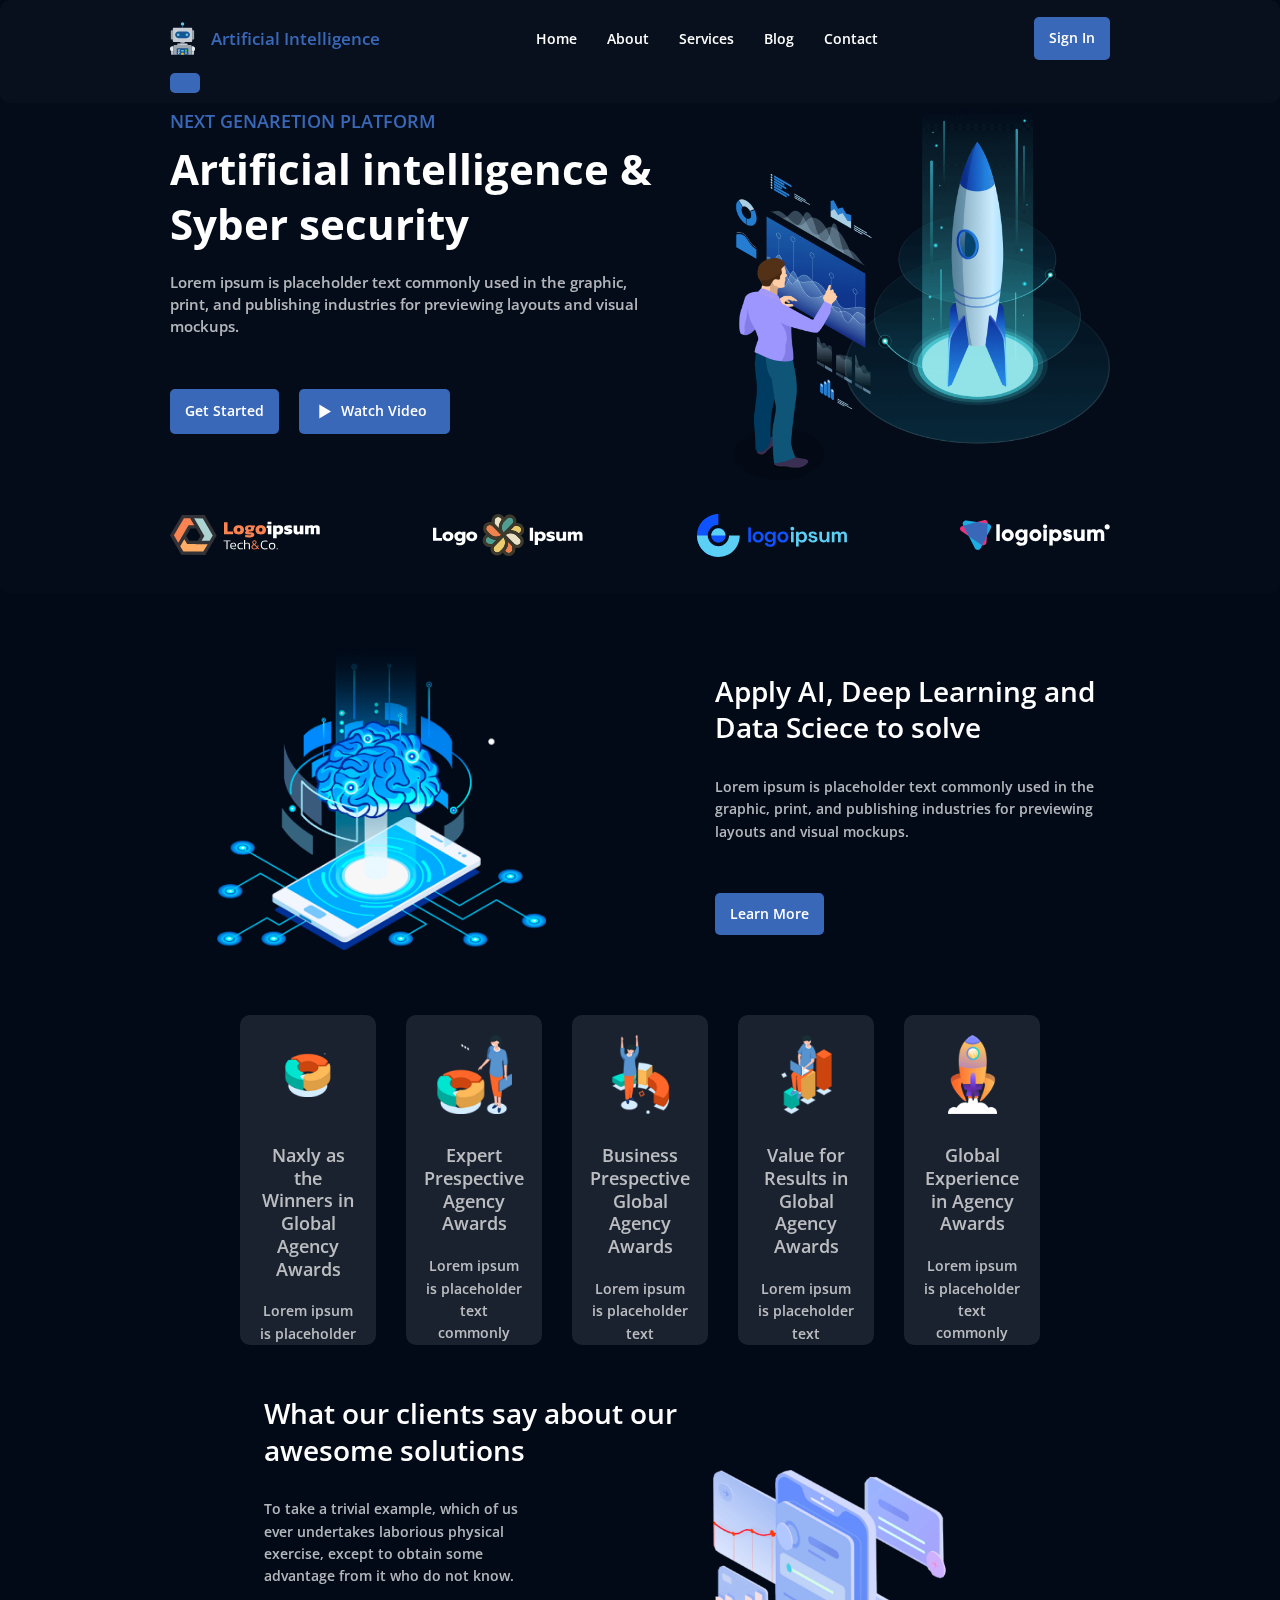
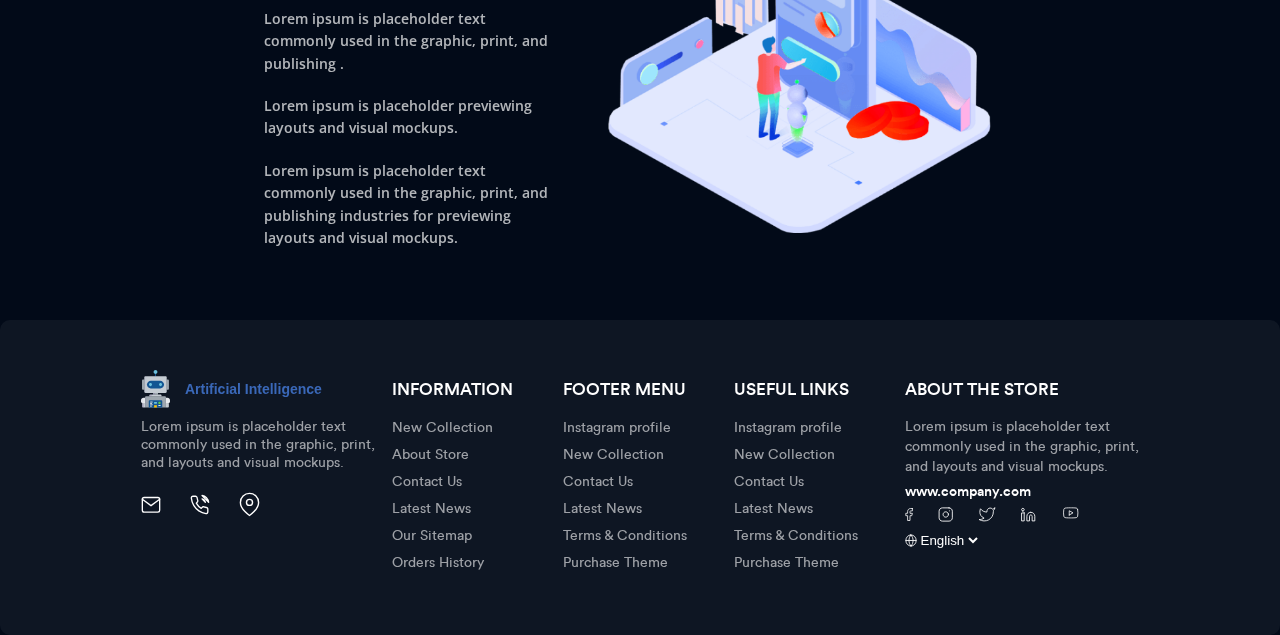
==== index.html @ 6d97b7a6 "Slider commit" ====
<!DOCTYPE html>
<html lang="ru">
  <head>
    <meta charset="UTF-8" />
    <meta http-equiv="X-UA-Compatible" content="IE=edge" />
    <meta name="viewport" content="width=device-width, initial-scale=1.0" />
    <title>Тестируем нахуй</title>
    <link rel="stylesheet" href="./sourse/css/swiper-bundle.min.css" />
    <link rel="stylesheet" href="./sourse/css/style.css" />
  </head>
  <body>
    <div class="svg-init" style="display: none">
      <svg
        xmlns="http://www.w3.org/2000/svg"
        xmlns:xlink="http://www.w3.org/1999/xlink"
      >
        <symbol id="header-logo-robot" viewBox="0 0 45 57">
          <path
            d="M22.0202 5.74219C21.7296 5.74219 21.4492 5.69788 21.1852 5.61572V9.5957H22.8552V5.61572C22.5912 5.69799 22.3108 5.74219 22.0202 5.74219Z"
            fill="#135693"
          />
          <path
            d="M22.0201 5.85363C23.6366 5.85363 24.947 4.54325 24.947 2.92682C24.947 1.31038 23.6366 0 22.0201 0C20.4037 0 19.0933 1.31038 19.0933 2.92682C19.0933 4.54325 20.4037 5.85363 22.0201 5.85363Z"
            fill="#6BC1DD"
          />
          <g opacity="0.15">
            <path
              opacity="0.15"
              d="M21.5569 2.92682C21.5569 1.75063 22.251 0.736992 23.252 0.271752C22.8774 0.0977461 22.4603 0 22.0201 0C20.4037 0 19.0933 1.31044 19.0933 2.92682C19.0933 4.54319 20.4037 5.85352 22.0201 5.85352C22.4603 5.85352 22.8774 5.75577 23.252 5.58177C22.251 5.11664 21.5569 4.103 21.5569 2.92682Z"
              fill="#440075"
            />
          </g>
          <path
            d="M40.6761 14.1637H38.9501V30.0856H40.6761C41.6222 30.0856 42.3964 29.3116 42.3964 28.3654V15.8839C42.3964 14.9379 41.6222 14.1637 40.6761 14.1637Z"
            fill="#9EA7AF"
          />
          <path
            d="M5.09045 14.1642H3.25064C2.30446 14.1642 1.5304 14.9384 1.5304 15.8844V28.3658C1.5304 29.3119 2.30446 30.086 3.25064 30.086H5.09033L5.09045 14.1642Z"
            fill="#9EA7AF"
          />
          <path
            d="M6.26353 50.9165H3.89936C3.09223 50.9165 2.34244 50.6713 1.72034 50.2512V55.8532C1.72034 56.484 2.23645 57.0001 2.86724 57.0001H6.26353V50.9165Z"
            fill="#C5CCD3"
          />
          <path
            d="M40.1411 50.9163H37.777V57H41.1733C41.8041 57 42.3202 56.4839 42.3202 55.8531V50.2512C41.698 50.671 40.9482 50.9163 40.1411 50.9163Z"
            fill="#C5CCD3"
          />
          <path
            opacity="0.15"
            d="M4.12881 55.8532V50.9164H3.89936C3.09223 50.9164 2.34244 50.6711 1.72034 50.2511V55.8531C1.72034 56.4839 2.23645 57 2.86724 57H5.27571C4.64493 57.0001 4.12881 56.484 4.12881 55.8532Z"
            fill="#440075"
          />
          <path
            d="M6.26354 42.149H3.89938C1.74585 42.149 0 43.8949 0 46.0484V47.1953C0 49.3489 1.74596 51.0946 3.89938 51.0946H6.26343L6.26354 42.149Z"
            fill="#E6E9ED"
          />
          <path
            d="M40.141 42.1477H37.7769V51.0934H40.141C42.2946 51.0934 44.0403 49.3475 44.0403 47.1941V46.0472C44.0403 43.8934 42.2945 42.1477 40.141 42.1477Z"
            fill="#E6E9ED"
          />
          <g opacity="0.15">
            <path
              opacity="0.15"
              d="M2.75259 47.1941V46.0472C2.75259 43.8936 4.49843 42.1478 6.65196 42.1478H3.89938C1.74585 42.1478 0 43.8937 0 46.0472V47.1941C0 49.3476 1.74596 51.0934 3.89938 51.0934H6.65196C4.49832 51.0934 2.75259 49.3476 2.75259 47.1941Z"
              fill="#440075"
            />
          </g>
          <path
            d="M25.8275 34.5173H18.2138V37.3624H25.8275V34.5173Z"
            fill="#9EA7AF"
          />
          <path
            opacity="0.15"
            d="M20.9882 34.5173H18.2138V37.3624H20.9882V34.5173Z"
            fill="#440075"
          />
          <path
            d="M30.9764 40.078V38.2272C30.9764 37.6832 30.5313 37.2382 29.9873 37.2382H13.7195C13.1754 37.2382 12.7303 37.6832 12.7303 38.2272V40.078H30.9764Z"
            fill="#C5CCD3"
          />
          <path
            opacity="0.15"
            d="M16.1605 40.078V38.2272C16.1605 37.6832 16.6056 37.2382 17.1497 37.2382H13.7195C13.1754 37.2382 12.7303 37.6832 12.7303 38.2272V40.078H16.1605Z"
            fill="#440075"
          />
          <path
            d="M36.1677 39.8829H7.87257C6.9264 39.8829 6.15222 40.6571 6.15222 41.6033V57.0002H37.8881V41.6033C37.8881 40.6571 37.114 39.8829 36.1677 39.8829Z"
            fill="#9EA7AF"
          />
          <g opacity="0.15">
            <path
              opacity="0.15"
              d="M11.1575 39.8829H7.87257C6.9264 39.8829 6.15222 40.6571 6.15222 41.6033V57.0002H9.43718V41.6033C9.43718 40.6571 10.2114 39.8829 11.1575 39.8829Z"
              fill="#440075"
            />
          </g>
          <path
            d="M39.0613 32.9293C39.0613 33.8755 38.2872 34.6495 37.3411 34.6495H6.69937C5.7533 34.6495 4.97913 33.8755 4.97913 32.9293V11.2046C4.97913 10.2584 5.7533 9.48438 6.69937 9.48438H37.3411C38.2872 9.48438 39.0613 10.2584 39.0613 11.2046V32.9293Z"
            fill="#C5CCD3"
          />
          <g opacity="0.15">
            <path
              opacity="0.15"
              d="M8.25763 32.9293V11.2046C8.25763 10.2584 9.0318 9.48438 9.97798 9.48438H6.69937C5.7533 9.48438 4.97913 10.2584 4.97913 11.2046V32.9294C4.97913 33.8756 5.7533 34.6496 6.69937 34.6496H9.97798C9.0318 34.6495 8.25763 33.8755 8.25763 32.9293Z"
              fill="#440075"
            />
          </g>
          <path
            d="M34.9903 22.0994C34.9903 25.3812 32.3299 28.0412 29.0482 28.0412H14.9921C11.7102 28.0412 9.04993 25.3811 9.04993 22.0994C9.04993 18.8177 11.7102 16.1576 14.9921 16.1576H29.0482C32.3299 16.1576 34.9903 18.8177 34.9903 22.0994Z"
            fill="#135693"
          />
          <g opacity="0.15">
            <path
              opacity="0.15"
              d="M12.3863 22.0994C12.3863 18.8177 15.0466 16.1576 18.3285 16.1576H14.9921C11.7102 16.1576 9.04993 18.8178 9.04993 22.0994C9.04993 25.3812 11.7102 28.0412 14.9921 28.0412H18.3285C15.0466 28.0412 12.3863 25.3811 12.3863 22.0994Z"
              fill="#440075"
            />
          </g>
          <path
            d="M14.3986 24.4199C15.6747 24.4199 16.7091 23.3814 16.7091 22.1003C16.7091 20.8192 15.6747 19.7806 14.3986 19.7806C13.1226 19.7806 12.0881 20.8192 12.0881 22.1003C12.0881 23.3814 13.1226 24.4199 14.3986 24.4199Z"
            fill="#6BC1DD"
          />
          <path
            d="M29.6861 24.4195C30.9622 24.4195 31.9966 23.381 31.9966 22.0999C31.9966 20.8188 30.9622 19.7803 29.6861 19.7803C28.4101 19.7803 27.3756 20.8188 27.3756 22.0999C27.3756 23.381 28.4101 24.4195 29.6861 24.4195Z"
            fill="#6BC1DD"
          />
          <path
            d="M32.2704 57V47.0016C32.2704 46.3709 31.7542 45.8547 31.1235 45.8547H12.9169C12.2861 45.8547 11.77 46.3709 11.77 47.0016V57H32.2704Z"
            fill="#135693"
          />
          <path
            d="M24.0845 57V53.7753C24.0845 53.586 23.9296 53.4312 23.7405 53.4312H20.2998C20.1106 53.4312 19.9557 53.586 19.9557 53.7753V57H24.0845Z"
            fill="#FFC502"
          />
          <path
            d="M17.2034 49.4443H14.5656C14.1044 49.4443 13.7307 49.0706 13.7307 48.6094C13.7307 48.1481 14.1044 47.7744 14.5656 47.7744H17.2034C17.6647 47.7744 18.0384 48.1481 18.0384 48.6094C18.0384 49.0705 17.6647 49.4443 17.2034 49.4443Z"
            fill="#C5CCD3"
          />
          <path
            d="M16.0563 51.4825H14.5653C14.1041 51.4825 13.7303 51.1088 13.7303 50.6476C13.7303 50.1864 14.1041 49.8126 14.5653 49.8126H16.0563C16.5176 49.8126 16.8913 50.1864 16.8913 50.6476C16.8913 51.1088 16.5174 51.4825 16.0563 51.4825Z"
            fill="#C5CCD3"
          />
          <path
            d="M17.2031 53.5214H14.5653C14.1041 53.5214 13.7303 53.1475 13.7303 52.6864C13.7303 52.2252 14.1041 51.8514 14.5653 51.8514H17.2031C17.6643 51.8514 18.0381 52.2252 18.0381 52.6864C18.0381 53.1476 17.6643 53.5214 17.2031 53.5214Z"
            fill="#C5CCD3"
          />
          <path
            d="M15.7122 55.5594H14.5653C14.1041 55.5594 13.7303 55.1857 13.7303 54.7245C13.7303 54.2634 14.1041 53.8895 14.5653 53.8895H15.7122C16.1734 53.8895 16.5472 54.2634 16.5472 54.7245C16.5472 55.1857 16.1733 55.5594 15.7122 55.5594Z"
            fill="#C5CCD3"
          />
          <path
            d="M29.0962 54.7209H27.0603C26.5772 54.7209 26.1858 54.3293 26.1858 53.8462C26.1858 53.363 26.5773 52.9716 27.0603 52.9716H29.0962C29.5793 52.9716 29.9709 53.3631 29.9709 53.8462C29.9709 54.3294 29.5793 54.7209 29.0962 54.7209Z"
            fill="#E6E9ED"
          />
          <path
            d="M28.0786 51.6897C29.0931 51.6897 29.9155 50.8673 29.9155 49.8528C29.9155 48.8383 29.0931 48.0159 28.0786 48.0159C27.0641 48.0159 26.2416 48.8383 26.2416 49.8528C26.2416 50.8673 27.0641 51.6897 28.0786 51.6897Z"
            fill="#5DC647"
          />
          <path
            d="M24.1354 50.8132C24.1354 51.0072 23.9768 51.1657 23.783 51.1657H20.2574C20.0636 51.1657 19.905 51.0072 19.905 50.8132V48.8913C19.905 48.6973 20.0636 48.5387 20.2574 48.5387H23.783C23.9768 48.5387 24.1354 48.6973 24.1354 48.8913V50.8132Z"
            fill="#6BC1DD"
          />
        </symbol>
        <symbol id="header-play-icon" viewBox="0 0 20 25">
          <path
            d="M20 12.5L0.500001 24.1913L0.500002 0.808657L20 12.5Z"
            fill="white"
          />
        </symbol>
      </svg>
    </div>
    <header class="header">
      <div class="container header-container">
        <nav class="navigation">
          <a href="#" class="navigation__logo">
            <svg class="navigation__logo-image" width="45" height="57">
              <use xlink:href="#header-logo-robot" x="0" y="0"></use>
            </svg>
            <h1 class="navigation__logo-title">Artificial Intelligence</h1>
          </a>
          <ul class="navigation__list">
            <li class="navigation__list-item">
              <a href="#" class="navigation__list-link">Home</a>
            </li>
            <li class="navigation__list-item">
              <a href="#about" class="navigation__list-link">About</a>
            </li>
            <li class="navigation__list-item">
              <a href="#services" class="navigation__list-link">Services</a>
            </li>
            <li class="navigation__list-item">
              <a href="#!" class="navigation__list-link">Blog</a>
            </li>
            <li class="navigation__list-item">
              <a href="#contacts" class="navigation__list-link">Contact</a>
            </li>
          </ul>
          <a
            href="./sourse/components/Log-In-Page.html"
            class="navigation__button button autorisation"
            >Sign In</a
          >
        </nav>

        <button class="button menu-button"></button>
      </div>
    </header>
    <main>
      <section class="hero">
        <div class="container hero-container">
          <div class="content-wrapper">
            <div class="hero-content">
              <h2 class="hero__title">
                Artificial intelligence & Syber security
              </h2>
              <span class="hero__subtitle">Next genaretion platform</span>
              <p class="hero__text">
                Lorem ipsum is placeholder text commonly used in the graphic,
                print, and publishing industries for previewing layouts and
                visual mockups.
              </p>
              <div class="hero__action">
                <a href="https://codepen.io/" class="button hero__action-info"
                  >Get Started</a
                >
                <button
                  type="button"
                  class="button hero__action-video"
                  name="Watch Video"
                >
                  <svg class="header-play-icon" width="20" height="25">
                    <use xlink:href="#header-play-icon" x="0" y="0"></use>
                  </svg>
                  <span>Watch Video</span>
                </button>
              </div>
            </div>
            <img
              src="./sourse/img/png/hero-back-image.png"
              alt="back-image"
              class="hero-image"
              width="632"
              height="634"
            />
          </div>
          <ul class="hero__sponsors">
            <li class="hero__sponsor-item hero__sponsor-item--orange">
              <a href="#!" class="sponsor-link1"
                ><img
                  src="./sourse/img/svg/hero-sponsor-logo-orange.svg"
                  alt="sposor-logo"
                  class="sponsor-logo1"
              /></a>
            </li>
            <li class="hero__sponsor-item hero__sponsor-item--orange--flower">
              <a href="#!" class="sponsor-link1"
                ><img
                  src="./sourse/img/svg/hero-sponsor-logo-flower.svg"
                  alt="sposor-logo"
                  class="sponsor-logo1"
              /></a>
            </li>
            <li class="hero__sponsor-item hero__sponsor-item--blue">
              <a href="#!" class="sponsor-link1"
                ><img
                  src="./sourse/img/svg/hero-sponsor-logo-blue.svg"
                  alt="sposor-logo"
                  class="sponsor-logo1"
              /></a>
            </li>
            <li class="hero__sponsor-item hero__sponsor-item--white">
              <a href="#!" class="sponsor-link1"
                ><img
                  src="./sourse/img/svg/hero-sponsor-logo-white.svg"
                  alt="sposor-logo"
                  class="sponsor-logo1"
              /></a>
            </li>
          </ul>
        </div>
      </section>
      <section class="learning">
        <div class="container learning-container">
          <div class="learning-content">
            <div class="learning__info-content">
              <h2 class="learning__title">
                Apply AI, Deep Learning and Data Sciece to solve
              </h2>
              <p class="learning__description">
                Lorem ipsum is placeholder text commonly used in the graphic,
                print, and publishing industries for previewing layouts and
                visual mockups.
              </p>
              <a href="#!" class="button learning__info">Learn More</a>

              <div class="learning__modal">
                <div class="modal__overlay">
                  <div class="modal__window">
                    <h2 class="learning__title">
                      Apply AI, Deep Learning and Data Sciece to solve
                    </h2>
                    <p class="learning__description">
                      Lorem ipsum dolor sit amet consectetur adipisicing elit.
                      Pariatur numquam repudiandae nam id, cumque voluptates
                      maiores ea reprehenderit quam ipsa animi quos beatae
                      consequuntur fugit eaque corporis quisquam accusamus
                      molestias optio delectus aperiam excepturi et magni nisi!
                      Harum ea provident maiores labore possimus? Eum obcaecati
                      molestias voluptas id qui corporis!
                    </p>
                    <p class="close-button">X</p>
                  </div>
                </div>
              </div>
            </div>
            <img
              src="./sourse/img/png/learning-image.png"
              alt="Apply AI"
              class="learning__info-image"
            />
          </div>
        </div>
      </section>
      <section class="feature">
        <div class="container-feature">
          <div class="wrapper-777">
            <div class="feature-slider__wrapper swiper">
              <ul class="feature-slider swiper-wrapper">
                <li class="feature-slider__slide swiper-slide">
                  <h3 class="feature-slider__slide_title">
                    Naxly as the Winners in Global Agency Awards
                  </h3>
                  <p class="feature-slider__description">
                    Lorem ipsum is placeholder text commonly used in print, and
                    publishing industries for previewing layouts and visual
                    mockups.
                  </p>
                  <img
                    src="./sourse/img/png/feature-icon-arrow.png"
                    alt="Winners-image"
                    class="feature-slider__image icon-ass"
                    width="73"
                    height="69"
                  />
                </li>
                <li class="feature-slider__slide swiper-slide">
                  <h3 class="feature-slider__slide_title">
                    Expert Prespective Agency Awards
                  </h3>
                  <p class="feature-slider__description">
                    Lorem ipsum is placeholder text commonly used in print, and
                    publishing industries for previewing layouts and visual
                    mockups.
                  </p>
                  <img
                    src="./sourse/img/png/feature-icon-woman.png"
                    alt="expert perspective image"
                    class="feature-slider__image"
                    width="98"
                    height="103"
                  />
                </li>
                <li class="feature-slider__slide swiper-slide">
                  <h3 class="feature-slider__slide_title">
                    Business Prespective Global Agency Awards
                  </h3>
                  <p class="feature-slider__description">
                    Lorem ipsum is placeholder text commonly used in print, and
                    publishing industries for previewing layouts and visual
                    mockups.
                  </p>
                  <img
                    src="./sourse/img/png/feature-icon-half-circle-diagram.png"
                    alt="Business perspective image"
                    class="feature-slider__image"
                    width="98"
                    height="103"
                  />
                </li>
                <li class="feature-slider__slide swiper-slide">
                  <h3 class="feature-slider__slide_title">
                    Value for Results in Global Agency Awards
                  </h3>
                  <p class="feature-slider__description">
                    Lorem ipsum is placeholder text commonly used in print, and
                    publishing industries for previewing layouts and visual
                    mockups.
                  </p>
                  <img
                    src="./sourse/img/png/feature-icon-histogram.png"
                    alt="Global awards image"
                    class="feature-slider__image"
                    width="98"
                    height="103"
                  />
                </li>
                <li class="feature-slider__slide swiper-slide">
                  <h3 class="feature-slider__slide_title">
                    Global Experience in Agency Awards
                  </h3>
                  <p class="feature-slider__description">
                    Lorem ipsum is placeholder text commonly used in print, and
                    publishing industries for previewing layouts and visual
                    mockups.
                  </p>
                  <img
                    src="./sourse/img/png/feature-icon-rocket.png"
                    alt="Global awards image"
                    class="feature-slider__image"
                    width="98"
                    height="103"
                  />
                </li>
              </ul>
              <div class="feature-slider__dots visually-hidden">
                <div class="slider-dot"></div>
                <div class="slider-dot slider-dot-active"></div>
                <div class="slider-dot"></div>
              </div>
            </div>
            <button type="button" class="feature-slider__button button-prev">
              prev
            </button>
            <button type="button" class="feature-slider__button button-next">
              next
            </button>
          </div>

          <template id="feature-slide-template">
            <li class="feature-slider__slide">
              <h3 class="feature-slider__slide_title"></h3>
              <p class="feature-slider__description"></p>
              <img
                src=""
                alt="image"
                class="feature-slider__image"
                width=""
                height=""
              />
            </li>
          </template>
        </div>
      </section>
      <section class="about" id="about">
        <div class="container">
          <div class="about-content">
            <div class="about__info">
              <h3 class="about__title">
                What our clients say about our awesome solutions
              </h3>
              <p class="about__text">
                To take a trivial example, which of us ever undertakes laborious
                physical exercise, except to obtain some advantage from it who
                do not know.
              </p>
              <p class="about__text">
                Lorem ipsum is placeholder text commonly used in the graphic,
                print, and publishing .
              </p>
              <p class="about__text">
                Lorem ipsum is placeholder previewing layouts and visual
                mockups.
              </p>
              <p class="about__text">
                Lorem ipsum is placeholder text commonly used in the graphic,
                print, and publishing industries for previewing layouts and
                visual mockups.
              </p>
            </div>
          </div>
        </div>
      </section>
    </main>
    <footer class="footer">
      <div class="footer-container">
        <div class="footer-content">
          <div class="contacts" id="contacts">
            <a href="#" class="company__link">
              <h3 class="company__title">Artificial Intelligence</h3>
              <img
                src="./sourse/img/svg/footer-logo-robot.svg"
                alt="Логогип компании"
                class="company__logo"
              />
            </a>
            <p class="company__info">
              Lorem ipsum is placeholder text commonly used in the graphic,
              print, and layouts and visual mockups.
            </p>
            <address class="contacts-address">
              <a href="mailto:Company@gmail.com.com" class="company__mail">
                <img src="./sourse/img/svg/footer-mail-icon.svg" alt="e-mail" />
                Company@gmail.com.com
              </a>
              <a href="tel:(064)332-1233" class="company__phone">
                <img src="./sourse/img/svg/footer-phone-icon.svg" alt="phone" />
                Phone: (064) 332-1233
              </a>
              <a href="#!" class="company__address">
                <img
                  src="./sourse/img/svg/footer-location-icon.svg"
                  alt="location"
                />
                450 Wall Street, USA, New York
              </a>
            </address>
          </div>
          <ul class="services" id="services">
            <li class="services__info">
              <ul class="services__list">
                <li class="services__item--title">
                  <h4 class="services__item--title--h4">INFORMATION</h4>
                </li>
                <li class="services__item">
                  <a href="#!" class="services__item-link">New Collection</a>
                </li>
                <li class="services__item">
                  <a href="#!" class="services__item-link">About Store</a>
                </li>
                <li class="services__item">
                  <a href="#!" class="services__item-link">Contact Us</a>
                </li>
                <li class="services__item">
                  <a href="#!" class="services__item-link">Latest News</a>
                </li>
                <li class="services__item">
                  <a href="#!" class="services__item-link">Our Sitemap</a>
                </li>
                <li class="services__item">
                  <a href="#!" class="services__item-link">Orders History</a>
                </li>
              </ul>
            </li>
            <li class="services__info">
              <ul class="services__list">
                <li class="services__item--title">
                  <h4 class="services__item--title--h4">FOOTER MENU</h4>
                </li>
                <li class="services__item">
                  <a href="#!" class="services__item-link">Instagram profile</a>
                </li>
                <li class="services__item">
                  <a href="#!" class="services__item-link">New Collection</a>
                </li>
                <li class="services__item">
                  <a href="#!" class="services__item-link">Contact U</a>s
                </li>
                <li class="services__item">
                  <a href="#!" class="services__item-link">Latest News</a>
                </li>
                <li class="services__item">
                  <a href="#!" class="services__item-link"
                    >Terms & Conditions</a
                  >
                </li>
                <li class="services__item">
                  <a href="#!" class="services__item-link">Purchase Theme</a>
                </li>
              </ul>
            </li>
            <li class="services__info">
              <ul class="services__list">
                <li class="services__item--title">
                  <h4 class="services__item--title--h4">USEFUL LINKS</h4>
                </li>
                <li class="services__item">
                  <a href="#!" class="services__item-link">Instagram profile</a>
                </li>
                <li class="services__item">
                  <a href="#!" class="services__item-link">New Collection</a>
                </li>
                <li class="services__item">
                  <a href="#!" class="services__item-link">Contact Us</a>
                </li>
                <li class="services__item">
                  <a href="#!" class="services__item-link">Latest News</a>
                </li>
                <li class="services__item">
                  <a href="#!" class="services__item-link"
                    >Terms & Conditions</a
                  >
                </li>
                <li class="services__item">
                  <a href="#!" class="services__item-link">Purchase Theme</a>
                </li>
              </ul>
            </li>
            <li class="services__info">
              <ul class="services__list services__store">
                <li class="services__item--title about-title">
                  <h4 class="services__item--title--h4">ABOUT THE STORE</h4>
                </li>
                <li class="services__item services__about">
                  <p class="services__about--desk">
                    Lorem ipsum is placeholder text commonly used in the
                    graphic, print, and layouts and visual mockups.
                  </p>
                </li>
                <li class="services__item store__link">
                  <a href="https://www.company.com">www.company.com</a>
                </li>
                <li class="services__item store__social">
                  <ul class="services__social">
                    <li>
                      <a href="#" class="services__social-link social__fb"
                        ><img
                          src="./sourse/img/svg/footer-social-icon-face.svg"
                          alt="facebook logo"
                          width="8"
                          height="15"
                        />face</a
                      >
                    </li>
                    <li>
                      <a href="#" class="services__social-link social__inst"
                        ><img
                          src="./sourse/img/svg/footer-social-icon-inst.svg"
                          alt="instagramm logo"
                          width="15"
                          height="15"
                        />inst</a
                      >
                    </li>
                    <li>
                      <a href="#" class="services__social-link social__tw"
                        ><img
                          src="./sourse/img/svg/footer-social-icon-tw.svg"
                          alt="twitter logo"
                          width="18"
                          height="15"
                        />tw</a
                      >
                    </li>
                    <li>
                      <a href="#" class="services__social-link social__in"
                        ><img
                          src="./sourse/img/svg/footer-social-icon-in.svg"
                          alt="linkedin logo"
                          width="15"
                          height="15"
                        />in</a
                      >
                    </li>
                    <li>
                      <a href="#" class="services__social-link social__yt"
                        ><img
                          src="./sourse/img/svg/footer-social-icon-yt.svg"
                          alt="youtube logo"
                          width="18"
                          height="12"
                        />youtube</a
                      >
                    </li>
                  </ul>
                </li>
                <li class="services__item services__language">
                  <img
                    src="./sourse/img/svg/footer-select-icon.svg"
                    alt=""
                    width="12"
                    height="13"
                    class="services__language-icon"
                  />
                  <select name="language" id="language">
                    <option value="english">English</option>
                  </select>
                </li>
              </ul>
            </li>
          </ul>
        </div>
      </div>
    </footer>
    <script src="./sourse/js/Nav-Bar.js"></script>
    <script src="./sourse/js/new-video-modal.js"></script>
    <script src="./sourse/js/learning-info-modal.js"></script>
    <!-- <script src="./sourse/js/slider.js"></script> -->
    <script src="./sourse/js/swiper-bundle.min.js"></script>
    <script src="./sourse/js/init-slide.js"></script>
  </body>
</html>
---- sourse/css/style.css ----
@font-face {
  font-family: 'OpenSans';
  src: url(./../fonts/OpenSans-ExtraBold.woff2),
    url(./../fonts/OpenSans-ExtraBold.woff);
  font-display: swap;
  font-style: normal;
  font-weight: 800;
}

@font-face {
  font-family: 'OpenSans';
  src: url(./../fonts/OpenSans-Bold.woff2), url(./../fonts/OpenSans-Bold.woff);
  font-display: swap;
  font-style: normal;
  font-weight: 700;
}

@font-face {
  font-family: 'OpenSans';
  src: url(./../fonts/OpenSans-SemiBold.woff2),
    url(./../fonts/OpenSans-SemiBold.woff);
  font-display: swap;
  font-style: normal;
  font-weight: 600;
}

@font-face {
  font-family: 'OpenSans';
  src: url(./../fonts/OpenSans-light.woff2), url(./../fonts/OpenSans-light.woff);
  font-display: swap;
  font-style: normal;
  font-weight: 200;
}

@font-face {
  font-family: 'Circular Std';
  src: url(./../fonts/circularstd-book.woff2),
    url(./../fonts/circularstd-book.woff);
  font-display: swap;
  font-style: normal;
  font-weight: normal;
}

@font-face {
  font-family: 'Circular Std';
  src: url(./../fonts/circularstd-medium.woff2),
    url(./../fonts/circularstd-medium.woff);
  font-display: swap;
  font-style: normal;
  font-weight: 500;
}

* {
  margin: 0;
  padding: 0;
  box-sizing: border-box;
}

a {
  display: inline-block;
  text-decoration: none;
  color: white;
  cursor: pointer;
}

ul {
  margin: 0;
  padding: 0;
  list-style: none;
}

body {
  font-family: 'OpenSans', sans-serif;
  font-weight: 600;
  font-size: 16px;
  line-height: 160%;
  color: white;
  background-color: #020a18;
}

.container {
  max-width: 1160px;
  margin: 0 auto;
  padding: 0 7px;
}

.button {
  margin: 0;
  padding: 15px 30px;
  order: 0;
  flex-grow: 0;
  outline: none;
  font-family: 'OpenSans', sans-serif;
  font-style: normal;
  font-weight: 600;
  font-size: 16px;
  line-height: 22px;
  color: white;
  background: #3a68b8;
  border: none;
  border-radius: 5px;
  transition: all 0.2s;
  cursor: pointer;
}

.button:hover {
  background: rgba(58, 104, 184, 0.8);
}

.button:active {
  color: rgba(255, 255, 255, 0.7);
  background: #214480;
  box-shadow: inset 0 0 0 1px #0e2244;
}

/* HEADER */

.header-container {
  position: relative;
  padding-top: 21px;
  padding-bottom: 22px;
}

.header {
  position: fixed;
  width: 100%;
  background-color: rgba(255, 255, 255, 0.02);
  border-radius: 10px;
  z-index: 2;
  transition: background-color ease-in 0.3s;
}

.navigation {
  display: flex;
  justify-content: space-between;
  align-items: center;
  transition: all ease 0.3s;
}

.navigation__logo {
  display: flex;
  align-items: center;
  margin-right: 63.91px;
  border-radius: 10px;
}

.navigation__logo-image {
  margin-right: 15px;
}

.navigation__logo-title {
  font-weight: 600;
  font-size: 22.5455px;
  line-height: 31px;
  color: #3a68b8;
}

.navigation__list {
  display: flex;
  line-height: 22px;
}
.navigation__list-link {
  padding: 15px 20px;
}

.navigation__logo,
.navigation__list-link {
  transition: all 0.3s;
}

.navigation__logo:hover,
.navigation__list-link:hover,
.navigation__logo:focus,
.navigation__list-link:focus {
  color: rgb(147, 181, 255);
  background-color: rgba(58, 104, 184, 0.1);
  box-shadow: 0 0 20px 15px rgba(58, 104, 184, 0.1);
}

.navigation__list-link:active {
  color: rgba(147, 181, 255, 0.295);
}

.navigation__button {
  margin-left: auto;
}

.navigation-fixed {
  border-radius: 20px;
  background-color: #1f3a68;
  box-shadow: 0 0 20px 20px #1f3a68;
}

/* Hero */

.hero {
  background: linear-gradient(
    180deg,
    rgba(255, 255, 255, 0.01) -41.9%,
    rgba(255, 255, 255, 0.01) 260.24%
  );
  border-radius: 10px;
}

.hero-container {
  padding: 100px 0;
}

.content-wrapper {
  position: relative;
  display: flex;
}

.hero-content {
  max-width: 604px;
  display: flex;
  flex-direction: column;
  margin-bottom: 197px;
}

.hero__title {
  margin-bottom: 40px;
  font-weight: 800;
  font-size: 55px;
  line-height: 130%;
}

.hero__subtitle {
  display: block;
  order: -1;
  margin-top: 160px;
  margin-bottom: 10px;
  font-size: 18px;
  text-transform: uppercase;
  color: #3a68b8;
}

.hero__text {
  max-width: 558px;
  margin-bottom: 50px;
  font-size: 18px;
  opacity: 0.7;
}

.hero__action {
  display: flex;
}

.hero__action-info {
  margin-right: 20px;
}

.hero__action-info,
.hero__action-video {
  display: flex;
  align-items: center;
  font-size: 20px;
  line-height: 27px;
}

.header-play-icon {
  display: block;
  margin-right: 10px;
}

.hero-image {
  position: absolute;
  top: 14.5%;
  left: 62%;
  width: 55.1%;
  height: auto;
}

.hero__sponsors {
  display: flex;
  justify-content: space-between;
  align-items: center;
}

.hero__sponsor-item {
  transition: 0.3s ease;
}

.sponsor-logo1 {
  width: 100%;
  height: auto;
}

.sponsor-link1 {
  transition: 0.3s ease;
}

.sponsor-link1:hover,
.sponsor-link1:focus {
  transform: scale(1.1);
  filter: drop-shadow(0 0 20px #3a68b8);
}

/* HERI MODAL */

.hero__modal.open .overlay,
.hero__modal.open .hero__video {
  opacity: 1;
  z-index: 3;
}

.hero__modal.hide .overlay,
.hero__modal.hide .hero__video {
  opacity: 1;
  z-index: 3;
}

.hero__modal.open .overlay {
  background-color: rgba(2, 10, 24, 0.6);
}

.hero__modal.open .hero__video {
  transform: translateY(10vh);
}

.hero__modal.hide .overlay {
  background-color: rgba(2, 10, 24, 0);
}

.hero__modal.hide .hero__video {
  transform: translateY(-200px);
}

.overlay,
.hero__video {
  opacity: 0;
  z-index: -1;
}

.overlay {
  position: fixed;
  top: 0;
  left: 0;
  bottom: 0;
  right: 0;
  background-color: rgba(2, 10, 24, 0);
  transition: background-color 0.2s ease-in;
}

.hero__video {
  display: block;
  width: 1024px;
  height: 576px;
  margin: 0 auto;
  border: none;
  transform: translateY(-200px);
  transition: transform 0.2s ease-in;
}

/* HERO MODAL END */

/* LEARNING */

.learning {
  padding: 100px 0;
}

.learning-content {
  position: relative;
  display: flex;
  justify-content: space-between;
}

.learning__info-content {
  max-width: 484px;
  margin-left: 58%;
  margin-top: 208px;
  margin-bottom: 247px;
}

.learning__title {
  margin-bottom: 30px;
  font-weight: 700;
  font-size: 40px;
  line-height: 130%;
}

.learning__description {
  max-width: 460px;
  margin-bottom: 50px;
  opacity: 0.7;
}

.learning__info-image {
  position: absolute;
  width: 725px;
  height: 669px;
  top: 20px;
  left: -132px;
  z-index: -1;
}

/*LEARNING MODAL*/

.learning__modal .modal__overlay,
.learning__modal .modal__window {
  opacity: 0;
  z-index: -3;
}

.learning__modal.open .modal__overlay,
.learning__modal.open .modal__window {
  opacity: 1;
  z-index: 3;
}

.modal__overlay {
  position: fixed;
  top: 0;
  right: 0;
  bottom: 0;
  left: 0;
  background: rgba(2, 10, 24, 0.6);
}

.modal__window .learning__title {
  max-width: 100%;
  margin: 0;
  margin-bottom: 30px;
}

.modal__window .learning__description {
  max-width: 100%;
  margin: 0;
}

.modal__window {
  position: relative;
  padding: 30px;
  margin: 0 auto;
  margin-top: 100px;
  width: 40vw;
  text-align: center;
  background-color: #0e2244;
}

.modal__window .close-button {
  position: absolute;
  display: block;
  line-height: 16px;
  top: 0;
  right: 0;
  padding: 10px;
  cursor: pointer;
}

/*LEARNINGMODAL END*/

/* FEATURE */

.container-feature {
  position: relative;
  width: 100%;
  margin: 0 auto;
}

.wrapper-777 {
  position: relative;
  margin: 0 auto;
}

.feature-slider__wrapper {
  position: relative;
  width: 1920px;
  height: 389px;
  margin: 0 auto;
  overflow: hidden;
}

/* .feature-slider {
  display: flex;
  justify-content: center;
  column-gap: 25px;
  margin-bottom: 50px;
} */

.feature-slider--shifted {
  transition-duration: 0.3s;
}

.feature-slider__slide {
  display: flex;
  flex-shrink: 0;
  flex-direction: column;
  align-items: center;
  width: 362px;
  height: 389px;
  padding: 30px;
  text-align: center;
  background: linear-gradient(
    180deg,
    rgba(255, 255, 255, 0.1) -41.9%,
    rgba(255, 255, 255, 0.1) 115.68%
  );
  border-radius: 10px;
  cursor: pointer;
}

.feature-slider__slide:hover,
.feature-slider__slide:focus {
  background: rgba(255, 255, 255, 0.15);
}

.feature-slider__image {
  width: 98px;
  height: auto;
  margin-bottom: 30px;
  order: -1;
}

.icon-ass {
  width: 73px;
  margin-top: 17px;
  margin-bottom: 47px;
}

.feature-slider__slide_title {
  margin-bottom: 30px;
  font-weight: 700;
  font-size: 25px;
  line-height: 125%;
  opacity: 0.7;
}

.feature-slider__description {
  opacity: 0.7;
}

.feature-slider__dots {
  display: flex;
  justify-content: center;
}

.slider-dot {
  width: 15px;
  height: 15px;
  margin-right: 10px;
  background: #2c3647;
  border-radius: 50%;
  opacity: 0.5;
}

.slider-dot-active {
  background: #2c3647;
  opacity: 1;
}

.feature-slider__buttons {
  position: absolute;
}

.feature-slider__button {
  display: none;
  position: absolute;
  top: 170px;
  width: 40px;
  height: 40px;
  border: none;
  border-radius: 50%;
  font-size: 0;
}

.button-prev {
  left: -50px;
  transform: rotate(180deg);
  background: url('../img/svg/Arrow.svg') no-repeat center center;
}

.button-next {
  right: -50px;
  background: url('../img/svg/Arrow.svg') no-repeat center center;
}

/* ABOUT */

.about {
  position: relative;
  padding: 170px 0;
}

.about-content {
  position: relative;
  width: 100%;
  padding: 44px 0;
}

.about-content::after {
  position: absolute;
  content: '';
  width: 642px;
  height: 600px;
  top: 0;
  right: 0;
  background-image: url('./../img/png/about-background.png');
  background-repeat: no-repeat;
  background-origin: border-box;
  z-index: -10;
}

.about__info {
  max-width: 548px;
  margin-right: auto;
}

.about__title {
  margin-bottom: 40px;
  font-weight: 700;
  font-size: 40px;
  line-height: 130%;
}

.about__text {
  max-width: 460px;
  margin-bottom: 20px;
  opacity: 0.7;
}

/* FOOTER */

.footer {
  padding-top: 78px;
  padding-bottom: 148px;
  font-family: 'Circular Std', sans-serif;
  font-style: normal;
  font-weight: 200;
  line-height: 18px;
  color: rgba(255, 255, 255, 0.6);
  background: linear-gradient(
    180deg,
    rgba(255, 255, 255, 0.05) -41.9%,
    rgb(255, 255, 255, 0.05) 260.24%
  );
  border-radius: 10px;
}

.footer-container {
  max-width: 1207px;
  margin: 0 auto;
  padding-left: 67px;
}

.footer-content {
  display: flex;
  justify-content: center;
}

.contacts {
  display: flex;
  flex-direction: column;
  max-width: 261px;
  margin-right: 32px;
}

.company__link {
  display: flex;
  flex-direction: column;
  align-items: flex-start;
}

.company__title {
  margin: 0;
  margin-bottom: 10px;
  font-family: 'Open Sans', sans-serif;
  font-style: normal;
  font-weight: 600;
  font-size: 16px;
  line-height: 22px;
  color: #3a68b8;
}

.company__logo {
  width: 45px;
  order: -1;
  margin-bottom: 8px;
}

.company__info {
  margin: 0;
  margin-bottom: 37px;
  font-weight: 300;
  font-size: 14px;
  line-height: 18px;
}

.company__mail img,
.company__phone img,
.company__address img {
  width: 13px;
  margin-right: 9px;
}

.company__mail,
.company__phone,
.company__address {
  margin-bottom: 20px;
  vertical-align: top;
  font-style: normal;
  font-weight: 500;
  font-size: 14px;
  line-height: 18px;
  color: #ffffff;
}

.services {
  display: flex;
  column-gap: 31px;
}

.services,
.services__list,
.services__social {
  margin: 0;
  padding: 0;
  list-style: none;
}

.services__list {
  margin-top: 23px;
}

.services__info:not(:last-child) .services__list a {
  color: rgba(255, 255, 255, 0.6);
}

.services__item--title--h4 {
  margin-bottom: 32px;
  font-weight: 500;
  font-size: 16px;
  line-height: 20px;
  color: #fff;
}

.services__list {
  min-width: 164px;
}

.services__item {
  margin-bottom: 20px;
}

.store__social {
  margin-bottom: 37px;
}

.services__store {
  min-width: 261px;
}

.services__about {
  margin-bottom: 29px;
}

.store__link {
  font-weight: 500;
}

.services__social {
  display: flex;
  justify-content: space-between;
  align-items: center;
  max-width: 175px;
}

.services__social-link {
  display: block;
  height: 15px;
  font-size: 0;
}

.services__language {
  display: flex;
  align-items: center;
  margin-right: 9px;
}

.services__item select {
  background: transparent;
  outline: none;
  border: 0;
  color: white;
}

.company__link:hover,
.company__link:focus {
  filter: drop-shadow(0 0 3px #3a68b8);
}

address a:hover,
address a:focus {
  filter: drop-shadow(0 0 3px rgba(255, 255, 255, 0.4));
}

.services li a:hover,
.services li a:focus {
  color: #fff !important;
  filter: drop-shadow(0 0 3px rgba(255, 255, 255, 0.4));
}

@media (max-width: 1919px) {
  .wrapper-777 {
    width: 1136px;
  }

  .feature-slider__wrapper {
    width: 100%;
  }

  /* .feature-slider__button {
    display: block;
  } */

  /* .feature-slider {
    justify-content: start;
  } */
}

.visually-hidden {
  display: none;
}

@media (max-width: 1559px) {
  /* HERO */

  .hero-container {
    padding: 0;
  }

  .hero-content {
    margin-bottom: 100px;
  }

  .hero-image {
    width: 40%;
    left: 60%;
    top: 20%;
  }

  /* HERO END */
}

@media (max-width: 1299px) {
  body {
    font-size: 14px;
    line-height: 160%;
  }

  .container {
    max-width: 1000px;
    padding: 0 30px;
  }

  .button {
    padding: 10px 15px;
    font-weight: inherit;
    font-size: inherit;
    line-height: inherit;
  }

  /* HEADER */

  .header-container {
    padding-top: 10px;
    padding-bottom: 10px;
  }

  .navigation__logo {
    margin: 0;
    border-radius: 0;
  }

  .navigation__logo-image {
    width: 2vw;
  }

  .navigation__logo-title {
    font-size: 1.2em;
    line-height: 31px;
  }

  .navigation__list-link {
    padding: 15px 15px;
  }

  .navigation__button {
    margin: 0;
  }

  .navigation-fixed {
    box-shadow: 0 0 10px 10px #1f3a68;
  }

  /* HEADER END */

  /* HERO */

  .hero-container {
    padding-bottom: 30px;
  }

  .hero-content {
    margin-bottom: 80px;
  }

  .hero__title {
    margin-bottom: 20px;
    font-weight: 700;
    font-size: 3em;
  }

  .hero__subtitle {
    display: block;
    order: -1;
    margin-top: 110px;
    margin-bottom: 10px;
    font-size: 18px;
    text-transform: uppercase;
    color: #3a68b8;
  }

  .hero__text {
    max-width: 480px;
    margin-bottom: 50px;
    font-size: 1.1em;
    opacity: 0.7;
  }

  .hero-image {
    left: auto;
    right: 0;
  }

  .header-play-icon {
    width: 10%;
    margin-left: 5px;
  }

  .hero__sponsor-item img {
    display: block;
  }

  .hero__sponsor-item img {
    width: 150px;
    margin: 0;
  }

  /* HERO END */

  /* LEARNING */

  .learning {
    padding: 80px 0;
  }

  .learning__info-content {
    max-width: 484px;
    margin: 0;
    margin-left: 58%;
  }

  .learning__title {
    font-size: 2em;
    font-weight: 600;
  }

  .learning__info-image {
    width: 35%;
    height: auto;
    top: -10%;
    left: 5%;
  }

  /* LEARNING  END */

  /* FEATURES */

  .wrapper-777 {
    width: 800px;
  }

  .feature-slider__wrapper {
    height: auto;
  }

  .feature-slider {
    /* display: flex;
    justify-content: start;
    column-gap: 20px; */
    margin-bottom: 0;
  }

  .feature-slider__slide {
    width: 253px;
    height: 330px;
    padding: 20px;
    text-align: center;
    border-radius: 10px;
  }

  .feature-slider__slide_title {
    margin-bottom: 20px;
    font-weight: 600;
    font-size: 1.3em;
  }

  .feature-slider__image {
    width: 75px;
  }

  .icon-ass {
    width: 47px;
  }

  .feature-slider__button {
    position: absolute;
    top: calc(50% - 20px);
    width: 40px;
    height: 40px;
    border: none;
    border-radius: 50%;
    font-size: 0;
  }

  /* FEATURES END */

  /* ABOUT */

  .about {
    padding: 50px 0;
  }

  .about-content {
    padding: 0;
  }

  .about-content::after {
    width: 45%;
    height: 400px;
    top: 75px;
    right: 10%;
    background-size: 100%;
  }

  .about__info {
    max-width: 55%;
    margin-left: 10%;
  }

  .about__title {
    margin-bottom: 30px;
    font-weight: 600;
    font-size: 2em;
  }

  .about__text {
    max-width: 55%;
    margin-bottom: 20px;
    opacity: 0.7;
  }

  /* ABOUT END */

  /* FOOTER */

  .footer {
    padding: 50px;
    font-weight: 200;
    font-size: 1em;
    line-height: 10px;
  }

  .footer-container {
    max-width: 100%;
    padding: 0;
  }

  .contacts {
    max-width: 20%;
    margin-right: 15px;
  }

  .company__link {
    flex-direction: row;
    align-items: center;
    margin-bottom: 10px;
  }

  .company__title {
    margin: 0;
    font-weight: 700;
    font-size: 1em;
    line-height: 22px;
    color: #3a68b8;
  }

  .company__logo {
    width: 2.3vw;
    margin: 0;
    margin-right: 15px;
  }

  .company__info {
    margin-bottom: 20px;
    font-weight: 100;
    font-size: 1em;
  }

  .contacts-address {
    display: flex;
    justify-content: space-between;
    align-items: center;
    max-width: 10vw;
  }

  .company__mail img,
  .company__phone img,
  .company__address img {
    width: 1.6vw;
  }

  .company__mail,
  .company__phone,
  .company__address {
    margin-bottom: 0;
    font-size: 0;
    line-height: 0;
  }

  .services__list {
    margin: 0;
  }

  .services__item--title {
    margin-bottom: 23px;
  }

  .services__item--title.about-title {
    margin-bottom: 17px;
  }

  .services__item--title--h4 {
    margin: 10px 0;
    font-weight: 500;
    font-size: 1.2em;
    line-height: 20px;
    color: #fff;
  }

  .services__list {
    min-width: 140px;
  }

  .services__item {
    margin-bottom: 17px;
  }

  .services__store {
    max-width: 235px;
  }

  .services__about {
    margin-bottom: 10px;
  }

  .services__about--desk {
    line-height: 20px;
  }

  .store__link {
    font-weight: 500;
    margin-bottom: 10px;
  }

  .store__social {
    margin-bottom: 10px;
  }

  /* FOOTER END */
}

@media (max-width: 1279px) {
  .hero__video {
    width: 80vw;
    height: 45vw;
  }
}

@media (max-width: 900px) {
  body {
    font-size: 0.6em;
  }

  .container {
    max-width: 768px;
    padding: 0 30px;
  }

  .button {
    padding: 10px;
    line-height: 100%;
  }

  /* HEADER */

  .header-container {
    padding-top: 5px;
    padding-bottom: 5px;
  }

  .navigation__logo-image {
    height: auto;
  }

  .navigation__logo-title {
    font-size: 1.3em;
  }

  .navigation__list {
    line-height: 100%;
  }

  .navigation__list-link {
    padding: 10px 15px;
  }

  /* HEADER END */

  /* HERO */

  .hero-content {
    max-width: 300px;
  }

  .hero__title {
    font-size: 2em;
  }

  .hero__subtitle {
    font-size: 1em;
  }

  .hero__text {
    font-size: 1em;
  }

  .header-play-icon {
    height: 1.1em;
  }

  .hero__sponsor-item img {
    width: 15vw;
  }
  /* HER END */

  /* FEATURES */

  .wrapper-777 {
    width: 500px;
  }

  /*.feature-slider {
    column-gap: 10px;
  } */

  .feature-slider__slide {
    width: 160px;
    height: 250px;
    padding: 20px;
    text-align: center;
    border-radius: 10px;
  }

  .feature-slider__slide_title {
    margin-bottom: 10px;
    font-size: 1.1em;
  }

  .feature-slider__description {
    font-size: 0.9em;
  }

  .feature-slider__image {
    width: 45px;
  }

  .icon-ass {
    margin: 0;
    margin-bottom: 34px;
  }

  .feature-slider__button {
    top: calc(50% - 10px);
    width: 20px;
    height: 20px;
  }

  .button-prev {
    left: -30px;
  }

  .button-next {
    right: -30px;
  }

  /* FEATURES END */

  /* FOOTER */

  .services {
    column-gap: 30px;
  }

  .services__list {
    min-width: 0;
    max-width: 120px;
  }

  .services__item--title {
    margin-bottom: 16px;
  }

  .services__item--title--h4 {
    margin-top: 5px;
  }

  .services__item--title.about-title {
    margin-bottom: 11px;
  }
  .services__about--desk {
    line-height: 18px;
  }
  .services__about {
    margin-bottom: 14px;
  }
  .store__link {
    margin-bottom: 15px;
  }
  .store__social {
    margin-bottom: 12px;
  }
  .services__item select {
    font-size: 1em;
  }

  /* FOOTER END */
}

@media (max-width: 768px) {
  body {
    font-size: 10px;
    line-height: 1.3em;
  }
  .container {
    padding: 0 40px;
  }
  /* HEADER */

  /*
  Создание бургера для навигации
  */

  .header-container {
    display: flex;
    justify-content: center;
  }

  .navigation {
    display: flex;
  }

  .navigation__logo {
    margin-right: 30px;
  }

  .navigation__list {
    display: none;
  }

  /* HEADER END */
}
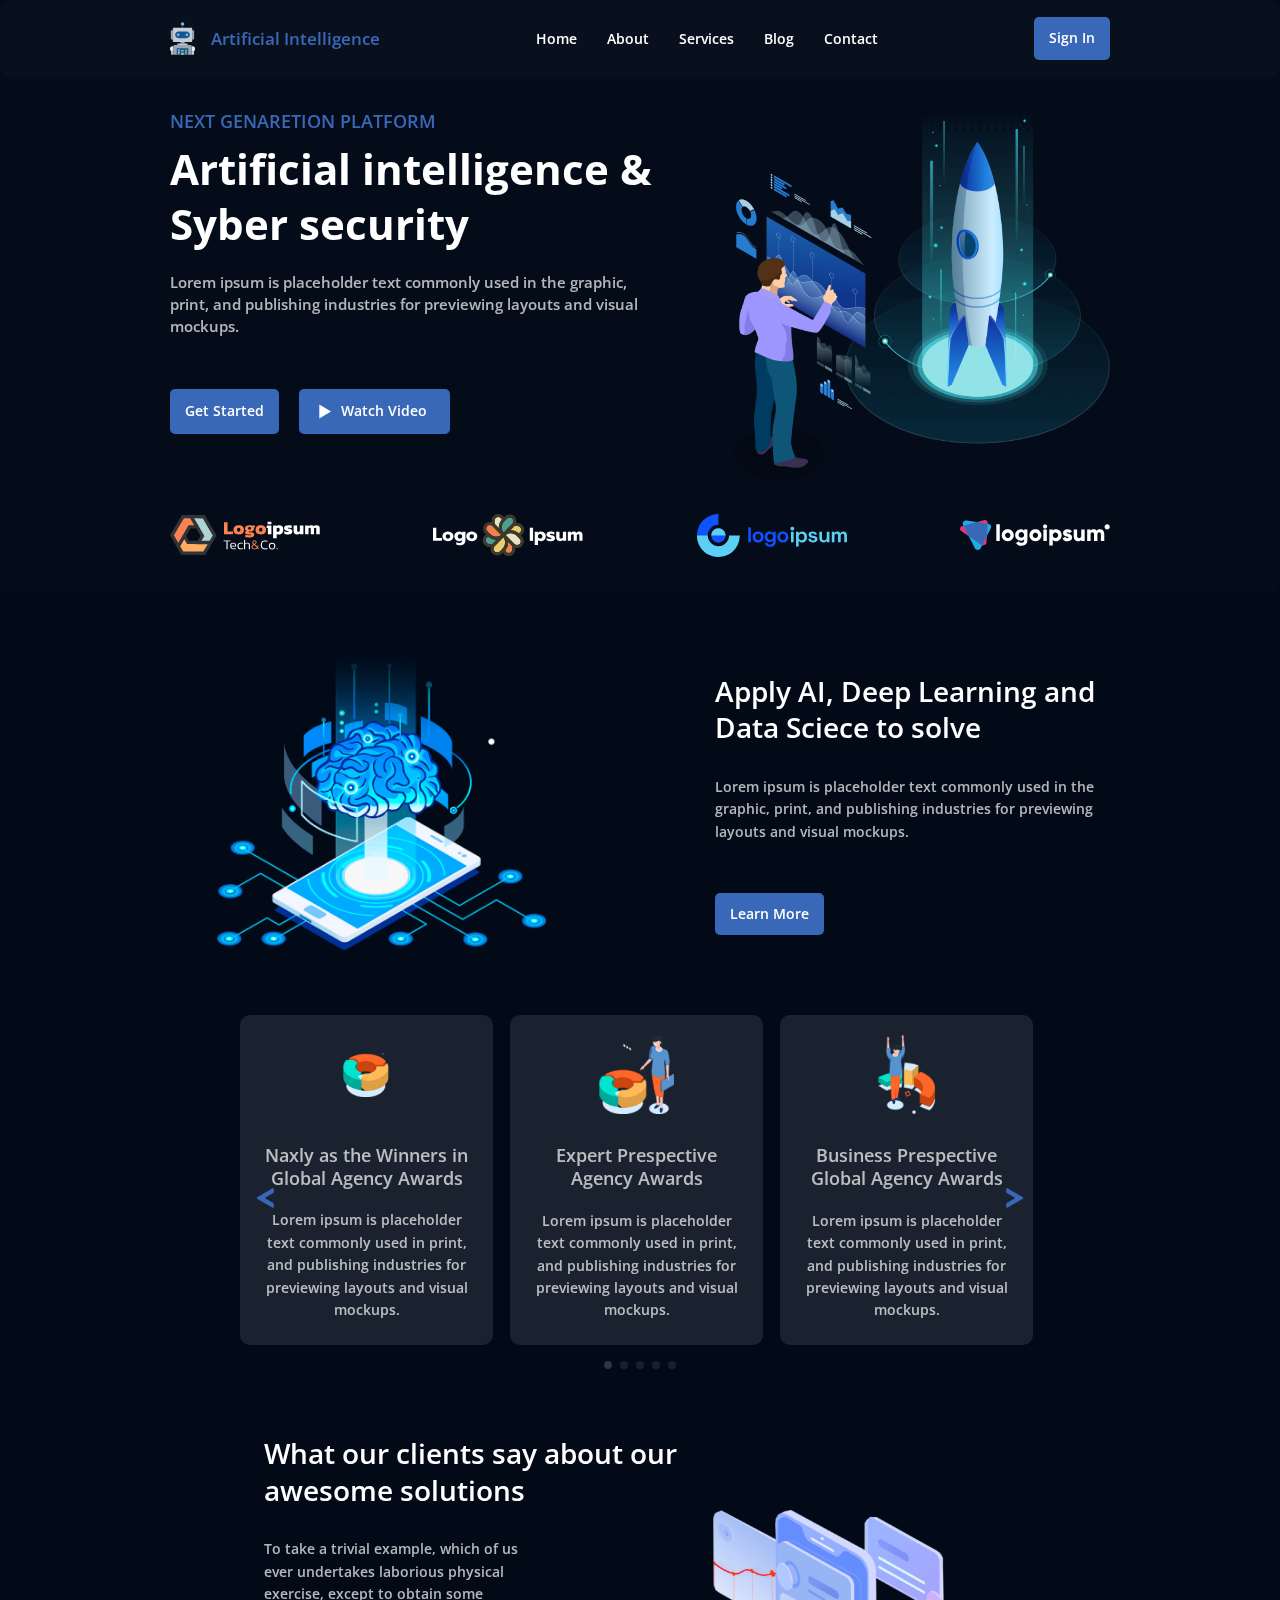
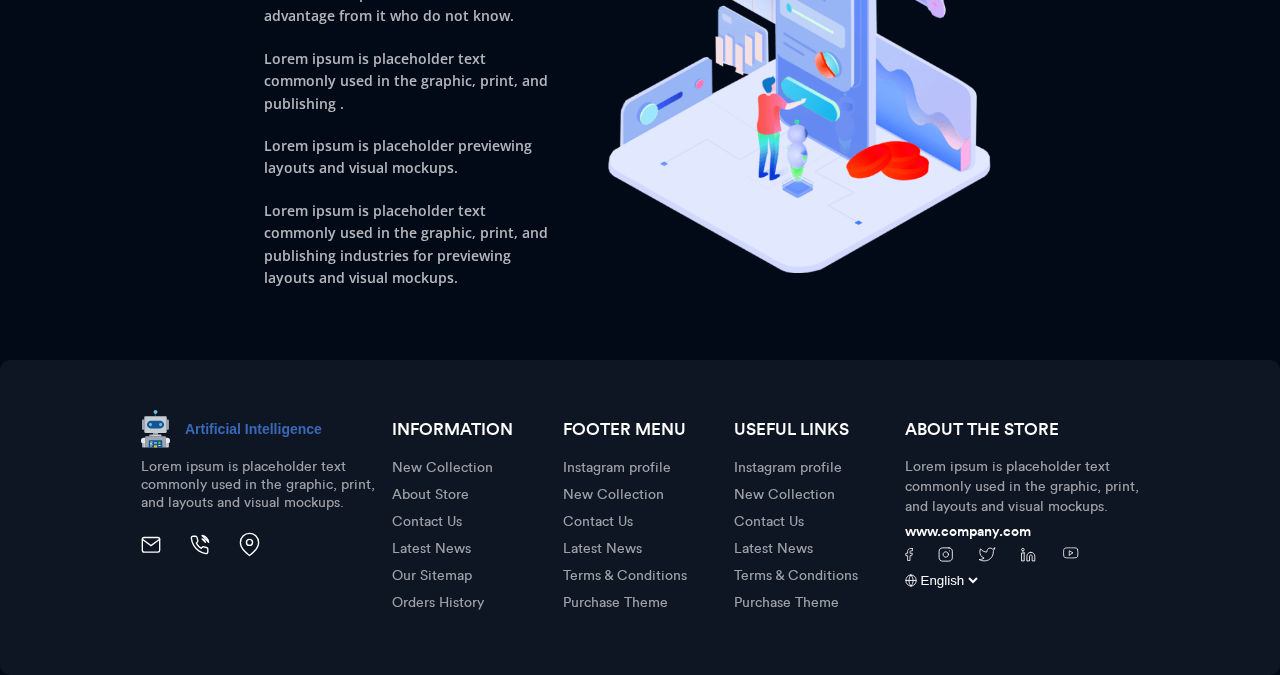
==== commit a07fc89d: "Response Slider Done" ====
--- a/index.html
+++ b/index.html
@@ -202,8 +202,7 @@
             >Sign In</a
           >
         </nav>
-
-        <button class="button menu-button"></button>
+        <button class="button menu__button"></button>
       </div>
     </header>
     <main>
@@ -324,14 +323,14 @@
       </section>
       <section class="feature">
         <div class="container-feature">
-          <div class="wrapper-777">
-            <div class="feature-slider__wrapper swiper">
-              <ul class="feature-slider swiper-wrapper">
-                <li class="feature-slider__slide swiper-slide">
-                  <h3 class="feature-slider__slide_title">
+          <div class="feature__slider swiper">
+            <ul class="slider-wrapper swiper-wrapper">
+              <li class="slider__slide swiper-slide">
+                <div class="slider-box">
+                  <h3 class="slide_title">
                     Naxly as the Winners in Global Agency Awards
                   </h3>
-                  <p class="feature-slider__description">
+                  <p class="slide__description">
                     Lorem ipsum is placeholder text commonly used in print, and
                     publishing industries for previewing layouts and visual
                     mockups.
@@ -339,16 +338,16 @@
                   <img
                     src="./sourse/img/png/feature-icon-arrow.png"
                     alt="Winners-image"
-                    class="feature-slider__image icon-ass"
+                    class="slide__image icon-ass"
                     width="73"
                     height="69"
                   />
-                </li>
-                <li class="feature-slider__slide swiper-slide">
-                  <h3 class="feature-slider__slide_title">
-                    Expert Prespective Agency Awards
-                  </h3>
-                  <p class="feature-slider__description">
+                </div>
+              </li>
+              <li class="slider__slide swiper-slide">
+                <div class="slider-box">
+                  <h3 class="slide_title">Expert Prespective Agency Awards</h3>
+                  <p class="slide__description">
                     Lorem ipsum is placeholder text commonly used in print, and
                     publishing industries for previewing layouts and visual
                     mockups.
@@ -356,16 +355,18 @@
                   <img
                     src="./sourse/img/png/feature-icon-woman.png"
                     alt="expert perspective image"
-                    class="feature-slider__image"
+                    class="slide__image"
                     width="98"
                     height="103"
                   />
-                </li>
-                <li class="feature-slider__slide swiper-slide">
-                  <h3 class="feature-slider__slide_title">
+                </div>
+              </li>
+              <li class="slider__slide swiper-slide">
+                <div class="slider-box">
+                  <h3 class="slide_title">
                     Business Prespective Global Agency Awards
                   </h3>
-                  <p class="feature-slider__description">
+                  <p class="slide__description">
                     Lorem ipsum is placeholder text commonly used in print, and
                     publishing industries for previewing layouts and visual
                     mockups.
@@ -373,16 +374,18 @@
                   <img
                     src="./sourse/img/png/feature-icon-half-circle-diagram.png"
                     alt="Business perspective image"
-                    class="feature-slider__image"
+                    class="slide__image"
                     width="98"
                     height="103"
                   />
-                </li>
-                <li class="feature-slider__slide swiper-slide">
-                  <h3 class="feature-slider__slide_title">
+                </div>
+              </li>
+              <li class="slider__slide swiper-slide">
+                <div class="slider-box">
+                  <h3 class="slide_title">
                     Value for Results in Global Agency Awards
                   </h3>
-                  <p class="feature-slider__description">
+                  <p class="slide__description">
                     Lorem ipsum is placeholder text commonly used in print, and
                     publishing industries for previewing layouts and visual
                     mockups.
@@ -390,16 +393,18 @@
                   <img
                     src="./sourse/img/png/feature-icon-histogram.png"
                     alt="Global awards image"
-                    class="feature-slider__image"
+                    class="slide__image"
                     width="98"
                     height="103"
                   />
-                </li>
-                <li class="feature-slider__slide swiper-slide">
-                  <h3 class="feature-slider__slide_title">
+                </div>
+              </li>
+              <li class="slider__slide swiper-slide">
+                <div class="slider-box">
+                  <h3 class="slide_title">
                     Global Experience in Agency Awards
                   </h3>
-                  <p class="feature-slider__description">
+                  <p class="slide__description">
                     Lorem ipsum is placeholder text commonly used in print, and
                     publishing industries for previewing layouts and visual
                     mockups.
@@ -407,39 +412,17 @@
                   <img
                     src="./sourse/img/png/feature-icon-rocket.png"
                     alt="Global awards image"
-                    class="feature-slider__image"
+                    class="slide__image"
                     width="98"
                     height="103"
                   />
-                </li>
-              </ul>
-              <div class="feature-slider__dots visually-hidden">
-                <div class="slider-dot"></div>
-                <div class="slider-dot slider-dot-active"></div>
-                <div class="slider-dot"></div>
-              </div>
-            </div>
-            <button type="button" class="feature-slider__button button-prev">
-              prev
-            </button>
-            <button type="button" class="feature-slider__button button-next">
-              next
-            </button>
+                </div>
+              </li>
+            </ul>
+            <div class="swiper-button-next slider__button button-next"></div>
+            <div class="swiper-button-prev slider__button button-prev"></div>
+            <div class="swiper-pagination"></div>
           </div>
-
-          <template id="feature-slide-template">
-            <li class="feature-slider__slide">
-              <h3 class="feature-slider__slide_title"></h3>
-              <p class="feature-slider__description"></p>
-              <img
-                src=""
-                alt="image"
-                class="feature-slider__image"
-                width=""
-                height=""
-              />
-            </li>
-          </template>
         </div>
       </section>
       <section class="about" id="about">
@@ -675,7 +658,6 @@
     <script src="./sourse/js/Nav-Bar.js"></script>
     <script src="./sourse/js/new-video-modal.js"></script>
     <script src="./sourse/js/learning-info-modal.js"></script>
-    <!-- <script src="./sourse/js/slider.js"></script> -->
     <script src="./sourse/js/swiper-bundle.min.js"></script>
     <script src="./sourse/js/init-slide.js"></script>
   </body>
--- a/sourse/css/style.css
+++ b/sourse/css/style.css
@@ -185,6 +185,10 @@
   margin-left: auto;
 }
 
+.menu__button {
+  display: none;
+}
+
 .navigation-fixed {
   border-radius: 20px;
   background-color: #1f3a68;
@@ -455,35 +459,20 @@
 
 .container-feature {
   position: relative;
-  width: 100%;
+  max-width: 1930px;
   margin: 0 auto;
 }
 
-.wrapper-777 {
+.feature__slider {
   position: relative;
-  margin: 0 auto;
-}
-
-.feature-slider__wrapper {
-  position: relative;
-  width: 1920px;
-  height: 389px;
-  margin: 0 auto;
-  overflow: hidden;
-}
-
-/* .feature-slider {
-  display: flex;
-  justify-content: center;
-  column-gap: 25px;
-  margin-bottom: 50px;
-} */
-
-.feature-slider--shifted {
-  transition-duration: 0.3s;
-}
-
-.feature-slider__slide {
+  padding-bottom: 40px;
+}
+
+.slider-wrapper {
+  display: flex;
+}
+
+.slider-box {
   display: flex;
   flex-shrink: 0;
   flex-direction: column;
@@ -499,14 +488,16 @@
   );
   border-radius: 10px;
   cursor: pointer;
-}
-
-.feature-slider__slide:hover,
-.feature-slider__slide:focus {
-  background: rgba(255, 255, 255, 0.15);
-}
-
-.feature-slider__image {
+  transition-property: background-color;
+  transition-duration: 0.3s;
+}
+
+.slider-box:hover,
+.slider-box:focus {
+  background-color: rgba(255, 255, 255, 0.15);
+}
+
+.slide__image {
   width: 98px;
   height: auto;
   margin-bottom: 30px;
@@ -519,7 +510,7 @@
   margin-bottom: 47px;
 }
 
-.feature-slider__slide_title {
+.slide_title {
   margin-bottom: 30px;
   font-weight: 700;
   font-size: 25px;
@@ -527,37 +518,13 @@
   opacity: 0.7;
 }
 
-.feature-slider__description {
+.slide__description {
   opacity: 0.7;
 }
 
-.feature-slider__dots {
-  display: flex;
-  justify-content: center;
-}
-
-.slider-dot {
-  width: 15px;
-  height: 15px;
-  margin-right: 10px;
-  background: #2c3647;
-  border-radius: 50%;
-  opacity: 0.5;
-}
-
-.slider-dot-active {
-  background: #2c3647;
-  opacity: 1;
-}
-
-.feature-slider__buttons {
+.slider__button {
   position: absolute;
-}
-
-.feature-slider__button {
-  display: none;
-  position: absolute;
-  top: 170px;
+  /* top: 170px; */
   width: 40px;
   height: 40px;
   border: none;
@@ -565,15 +532,36 @@
   font-size: 0;
 }
 
+.swiper-button-prev,
+.swiper-button-next {
+  left: auto;
+}
+
+.swiper-button-prev:after,
+.swiper-button-next:after {
+  content: none;
+}
+
 .button-prev {
   left: -50px;
   transform: rotate(180deg);
   background: url('../img/svg/Arrow.svg') no-repeat center center;
+  background-size: contain;
 }
 
 .button-next {
   right: -50px;
   background: url('../img/svg/Arrow.svg') no-repeat center center;
+  background-size: contain;
+}
+
+.swiper-pagination-bullet {
+  background-color: #2c3647;
+  opacity: 0.5;
+}
+
+.swiper-pagination-bullet-active {
+  opacity: 1;
 }
 
 /* ABOUT */
@@ -802,21 +790,21 @@
 }
 
 @media (max-width: 1919px) {
-  .wrapper-777 {
-    width: 1136px;
-  }
-
-  .feature-slider__wrapper {
-    width: 100%;
-  }
-
-  /* .feature-slider__button {
-    display: block;
-  } */
-
-  /* .feature-slider {
-    justify-content: start;
-  } */
+  .container-feature {
+    max-width: 1136px;
+  }
+
+  .feature__slider {
+    padding-bottom: 40px;
+  }
+
+  .button-prev {
+    left: 5px;
+  }
+
+  .button-next {
+    right: 5px;
+  }
 }
 
 .visually-hidden {
@@ -978,22 +966,11 @@
 
   /* FEATURES */
 
-  .wrapper-777 {
-    width: 800px;
-  }
-
-  .feature-slider__wrapper {
-    height: auto;
-  }
-
-  .feature-slider {
-    /* display: flex;
-    justify-content: start;
-    column-gap: 20px; */
-    margin-bottom: 0;
-  }
-
-  .feature-slider__slide {
+  .container-feature {
+    max-width: 800px;
+  }
+
+  .slider-box {
     width: 253px;
     height: 330px;
     padding: 20px;
@@ -1001,28 +978,18 @@
     border-radius: 10px;
   }
 
-  .feature-slider__slide_title {
+  .slide_title {
     margin-bottom: 20px;
     font-weight: 600;
     font-size: 1.3em;
   }
 
-  .feature-slider__image {
+  .slide__image {
     width: 75px;
   }
 
   .icon-ass {
     width: 47px;
-  }
-
-  .feature-slider__button {
-    position: absolute;
-    top: calc(50% - 20px);
-    width: 40px;
-    height: 40px;
-    border: none;
-    border-radius: 50%;
-    font-size: 0;
   }
 
   /* FEATURES END */
@@ -1204,95 +1171,44 @@
     line-height: 100%;
   }
 
-  /* HEADER */
-
-  .header-container {
-    padding-top: 5px;
-    padding-bottom: 5px;
-  }
-
-  .navigation__logo-image {
-    height: auto;
-  }
-
-  .navigation__logo-title {
-    font-size: 1.3em;
-  }
-
-  .navigation__list {
-    line-height: 100%;
-  }
-
-  .navigation__list-link {
-    padding: 10px 15px;
-  }
-
-  /* HEADER END */
-
-  /* HERO */
-
-  .hero-content {
-    max-width: 300px;
-  }
-
-  .hero__title {
-    font-size: 2em;
-  }
-
-  .hero__subtitle {
-    font-size: 1em;
-  }
-
-  .hero__text {
-    font-size: 1em;
-  }
-
-  .header-play-icon {
-    height: 1.1em;
-  }
-
-  .hero__sponsor-item img {
-    width: 15vw;
-  }
-  /* HER END */
-
   /* FEATURES */
 
-  .wrapper-777 {
-    width: 500px;
-  }
-
-  /*.feature-slider {
-    column-gap: 10px;
-  } */
-
-  .feature-slider__slide {
-    width: 160px;
+  .container-feature {
+    max-width: 500px;
+  }
+
+  .feature__slider {
+    position: static;
+  }
+
+  .slider-box {
+    width: 245px;
     height: 250px;
     padding: 20px;
     text-align: center;
     border-radius: 10px;
   }
 
-  .feature-slider__slide_title {
-    margin-bottom: 10px;
-    font-size: 1.1em;
-  }
-
-  .feature-slider__description {
-    font-size: 0.9em;
-  }
-
-  .feature-slider__image {
-    width: 45px;
+  .slide_title {
+    margin-bottom: 20px;
+    font-size: 1.5em;
+  }
+
+  .slide__description {
+    font-size: 1em;
+  }
+
+  .slide__image {
+    width: 55px;
   }
 
   .icon-ass {
+    width: 50px;
     margin: 0;
-    margin-bottom: 34px;
-  }
-
-  .feature-slider__button {
+    margin-bottom: 40px;
+  }
+
+  .slider__button {
     top: calc(50% - 10px);
     width: 20px;
     height: 20px;
@@ -1307,6 +1223,58 @@
   }
 
   /* FEATURES END */
+
+  /* HEADER */
+
+  .header-container {
+    padding-top: 5px;
+    padding-bottom: 5px;
+  }
+
+  .navigation__logo-image {
+    height: auto;
+  }
+
+  .navigation__logo-title {
+    font-size: 1.3em;
+  }
+
+  .navigation__list {
+    line-height: 100%;
+  }
+
+  .navigation__list-link {
+    padding: 10px 15px;
+  }
+
+  /* HEADER END */
+
+  /* HERO */
+
+  .hero-content {
+    max-width: 300px;
+  }
+
+  .hero__title {
+    font-size: 2em;
+  }
+
+  .hero__subtitle {
+    font-size: 1em;
+  }
+
+  .hero__text {
+    font-size: 1em;
+  }
+
+  .header-play-icon {
+    height: 1.1em;
+  }
+
+  .hero__sponsor-item img {
+    width: 15vw;
+  }
+  /* HER END */
 
   /* FOOTER */
 
@@ -1355,6 +1323,7 @@
     line-height: 1.3em;
   }
   .container {
+    max-width: 767xp;
     padding: 0 40px;
   }
   /* HEADER */
@@ -1365,7 +1334,7 @@
 
   .header-container {
     display: flex;
-    justify-content: center;
+    justify-content: space-around;
   }
 
   .navigation {
@@ -1381,4 +1350,90 @@
   }
 
   /* HEADER END */
-}
+
+  /* Features */
+
+  .container-feature {
+    max-width: 300px;
+  }
+
+  .feature__slider {
+    position: static;
+  }
+
+  .slider-box {
+    width: 300px;
+  }
+
+  .slide__image {
+    width: 65px;
+    margin-bottom: 30px;
+  }
+  .icon-ass {
+    width: 55px;
+    margin-top: 10px;
+    margin-bottom: 37px;
+  }
+
+  .slide_title {
+    font-size: 1.6em;
+    margin-bottom: 20px;
+  }
+
+  .slide__description {
+    font-size: 1.1em;
+  }
+
+  .button-prev {
+    left: -30px;
+  }
+
+  .button-next {
+    right: -30px;
+  }
+
+  /* Features End */
+}
+
+@media (max-width: 424px) {
+  /* FEATURES */
+
+  .container-feature {
+    max-width: 402px;
+    padding: 0 20px;
+  }
+
+  .slider-box {
+    width: 362px;
+  }
+
+  .slide__image {
+    width: 70px;
+    margin-bottom: 20px;
+  }
+
+  .icon-ass {
+    width: 60px;
+    margin-top: 17px;
+    margin-bottom: 20px;
+  }
+
+  .slide_title {
+    font-size: 2em;
+    margin-bottom: 20px;
+  }
+
+  .slide__description {
+    line-height: 1.2em;
+    font-size: 1.3em;
+  }
+
+  .button-prev {
+    left: -10px;
+  }
+
+  .button-next {
+    right: -10px;
+  }
+  /* FEATURES END */
+}
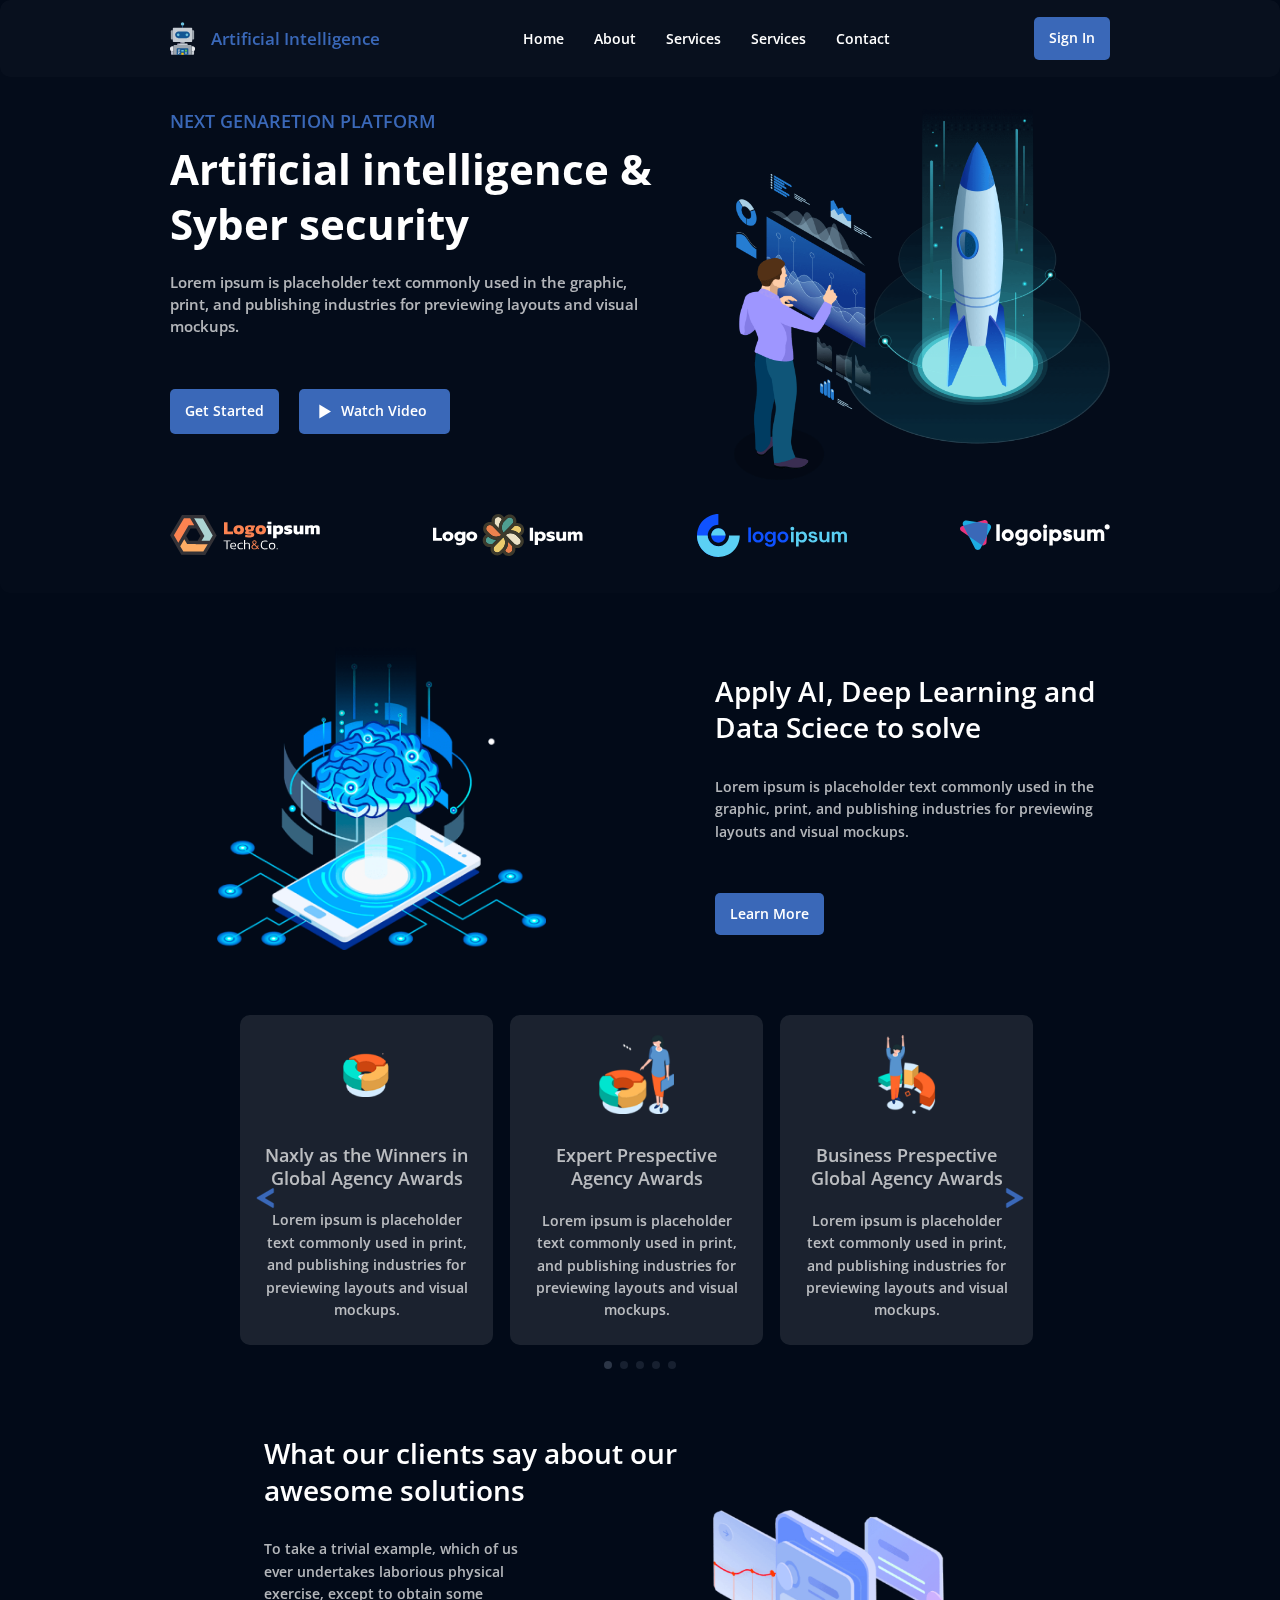
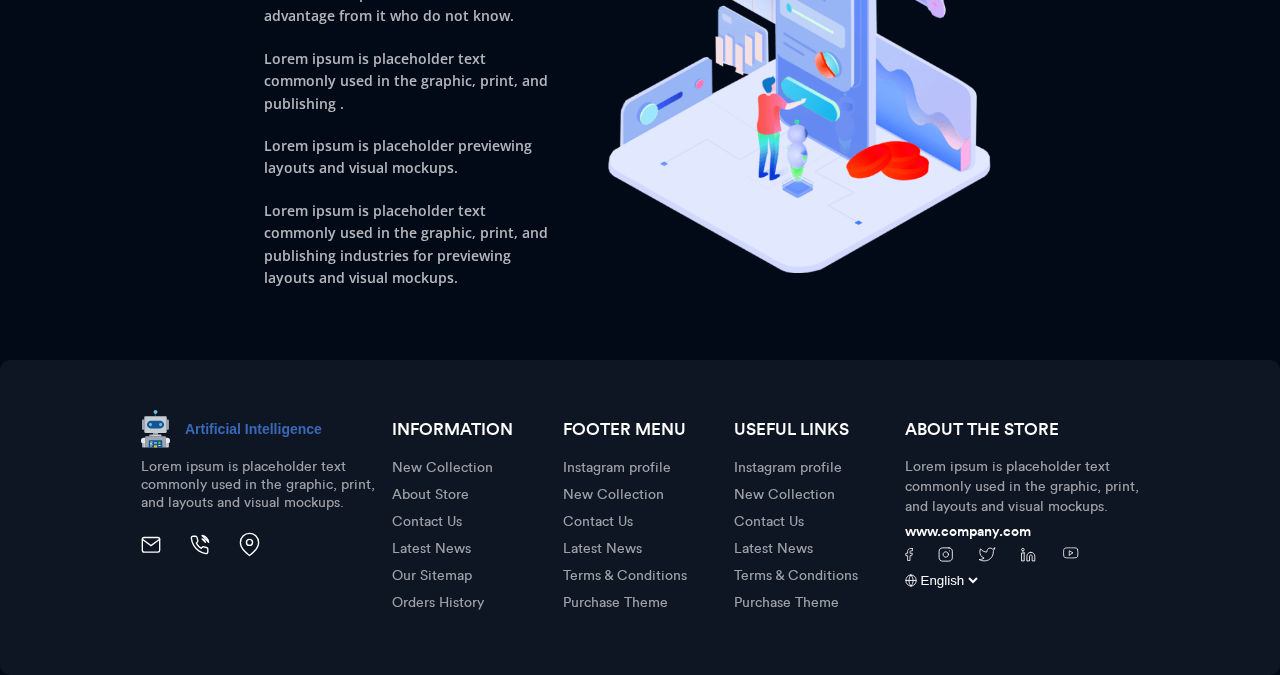
==== commit ee41de4f: "Настройка бургер меню" ====
--- a/index.html
+++ b/index.html
@@ -181,19 +181,27 @@
           </a>
           <ul class="navigation__list">
             <li class="navigation__list-item">
-              <a href="#" class="navigation__list-link">Home</a>
+              <a href="#" class="navigation__list-link"><span>Home</span></a>
             </li>
             <li class="navigation__list-item">
-              <a href="#about" class="navigation__list-link">About</a>
+              <a href="#about" class="navigation__list-link"
+                ><span>About</span></a
+              >
             </li>
             <li class="navigation__list-item">
-              <a href="#services" class="navigation__list-link">Services</a>
+              <a href="#services" class="navigation__list-link"
+                ><span>Services</span></a
+              >
             </li>
             <li class="navigation__list-item">
-              <a href="#!" class="navigation__list-link">Blog</a>
+              <a href="#!" class="navigation__list-link"
+                ><span>Services</span></a
+              >
             </li>
             <li class="navigation__list-item">
-              <a href="#contacts" class="navigation__list-link">Contact</a>
+              <a href="#contacts" class="navigation__list-link"
+                ><span>Contact</span></a
+              >
             </li>
           </ul>
           <a
@@ -201,8 +209,8 @@
             class="navigation__button button autorisation"
             >Sign In</a
           >
+          <div class="menu__button"><span>Menu</span></div>
         </nav>
-        <button class="button menu__button"></button>
       </div>
     </header>
     <main>
@@ -656,6 +664,7 @@
       </div>
     </footer>
     <script src="./sourse/js/Nav-Bar.js"></script>
+    <script src="./sourse/js/burger-menu-script.js"></script>
     <script src="./sourse/js/new-video-modal.js"></script>
     <script src="./sourse/js/learning-info-modal.js"></script>
     <script src="./sourse/js/swiper-bundle.min.js"></script>
--- a/sourse/css/style.css
+++ b/sourse/css/style.css
@@ -131,6 +131,7 @@
 }
 
 .navigation {
+  position: relative;
   display: flex;
   justify-content: space-between;
   align-items: center;
@@ -187,6 +188,120 @@
 
 .menu__button {
   display: none;
+  top: 10px;
+  z-index: 2;
+  right: 10px;
+  width: 20px;
+  height: 20px;
+  padding: 8px 0;
+  cursor: pointer;
+  border-radius: 50%;
+  position: absolute;
+}
+
+.menu__button span {
+  height: 2px;
+  display: block;
+  overflow: hidden;
+  text-indent: 100%;
+  background-color: #3a68b8;
+  border-radius: 2px;
+  white-space: nowrap;
+  transition: background-color 0.3s ease-in-out;
+}
+
+.menu__button::before,
+.menu__button::after {
+  left: 0;
+  content: '';
+  width: 20px;
+  height: 2px;
+  background-color: #3a68b8;
+  border-radius: 2px;
+  position: absolute;
+  transform-origin: center center;
+  transition: width 0.2s ease-in-out, background-color 0.2s ease-in-out,
+    transform 0.2s ease-in-out, top 0.2s ease-in-out, bottom 0.2s ease-in-out,
+    left 0.2s ease-in-out, right 0.2s ease-in-out;
+}
+
+.menu__button::before {
+  top: 0;
+}
+.menu__button::after {
+  bottom: 0;
+}
+
+.menu-open span {
+  background: rgba(255, 255, 255, 0);
+}
+.menu-open::before {
+  top: 9px;
+  transform: rotate(-45deg);
+}
+.menu-open::after {
+  bottom: 9px;
+  transform: rotate(45deg);
+}
+.menu-open::before,
+.menu-open::after {
+  width: 20px;
+  background: #fff;
+}
+.menu-open:hover span,
+.menu-open:focus span,
+.menu-open:active span {
+  background: rgba(255, 255, 255, 0);
+}
+.menu-open:hover::before,
+.menu-open:focus::before,
+.menu-open:active::before {
+  top: 8px;
+  left: -3px;
+  transform: rotate(-45deg);
+}
+.menu-open:hover::after,
+.menu-open:focus::after,
+.menu-open:active::after {
+  left: 9px;
+  bottom: 8px;
+  transform: rotate(45deg);
+}
+.menu-open:hover::before,
+.menu-open:focus::before,
+.menu-open:active::before,
+.menu-open:hover::after,
+.menu-open:focus::after,
+.menu-open:active::after {
+  width: 18px;
+}
+
+.menu__button:hover span,
+.menu__button:focus span,
+.menu__button:active span {
+  background: rgba(255, 255, 255, 0);
+}
+.menu__button:hover::before,
+.menu__button:focus::before,
+.menu__button:active::before {
+  top: 10px;
+  left: -3px;
+  transform: rotate(45deg);
+}
+.menu__button:hover::after,
+.menu__button:focus::after,
+.menu__button:active::after {
+  left: 9px;
+  bottom: 8px;
+  transform: rotate(-45deg);
+}
+.menu__button:hover::before,
+.menu__button:focus::before,
+.menu__button:active::before,
+.menu__button:hover::after,
+.menu__button:focus::after,
+.menu__button:active::after {
+  width: 18px;
 }
 
 .navigation-fixed {
@@ -1328,24 +1443,89 @@
   }
   /* HEADER */
 
-  /*
-  Создание бургера для навигации
-  */
-
   .header-container {
     display: flex;
     justify-content: space-around;
   }
 
+  .header {
+    position: fixed;
+    width: 100%;
+    background-color: rgba(255, 255, 255, 0.8);
+    border-radius: 0;
+    transition: none;
+  }
+
+  /* BURGER MENU */
+
   .navigation {
-    display: flex;
+    top: 0;
+    right: 0;
+    z-index: 3;
+    width: 100%;
+    height: 40px;
+    position: absolute;
+    box-shadow: 0 0 0 0 #0e2244;
+    background-color: rgba(14, 34, 68, 0.9);
+    border-radius: 0;
+    transition: none;
   }
 
   .navigation__logo {
+    margin-left: 40px;
     margin-right: 30px;
   }
 
   .navigation__list {
+    display: block;
+    top: 0;
+    left: 0;
+    margin: 0;
+    z-index: -1;
+    width: 100%;
+    background: rgba(14, 34, 68, 0.9);
+    padding: 3em 0 2em;
+    position: absolute;
+    transform: translateY(-100%);
+    transition: transform 0.4s cubic-bezier(1, 0.5, 0, 1);
+  }
+
+  .active {
+    transform: translateY(40px);
+  }
+
+  .navigation__list-item {
+    list-style: none;
+  }
+
+  .navigation__list-link {
+    padding: 1em;
+    color: #fff;
+    display: block;
+    background: none;
+    line-height: 1em;
+    font-size: 1.125em;
+    text-align: center;
+    text-decoration: none;
+    transition: background-color 0.3s ease-in-out, box-shadow 0.3s ease-in-out;
+  }
+
+  .navigation__logo:hover,
+  .navigation__list-link:hover,
+  .navigation__logo:focus,
+  .navigation__list-link:focus {
+    color: rgb(147, 181, 255);
+    background-color: rgba(58, 104, 184, 0.3);
+    box-shadow: 0 0 0px 0 rgba(58, 104, 184, 0.3);
+  }
+
+  .menu__button {
+    display: block;
+  }
+
+  /* BURGER MENU END */
+
+  .navigation__button {
     display: none;
   }
 
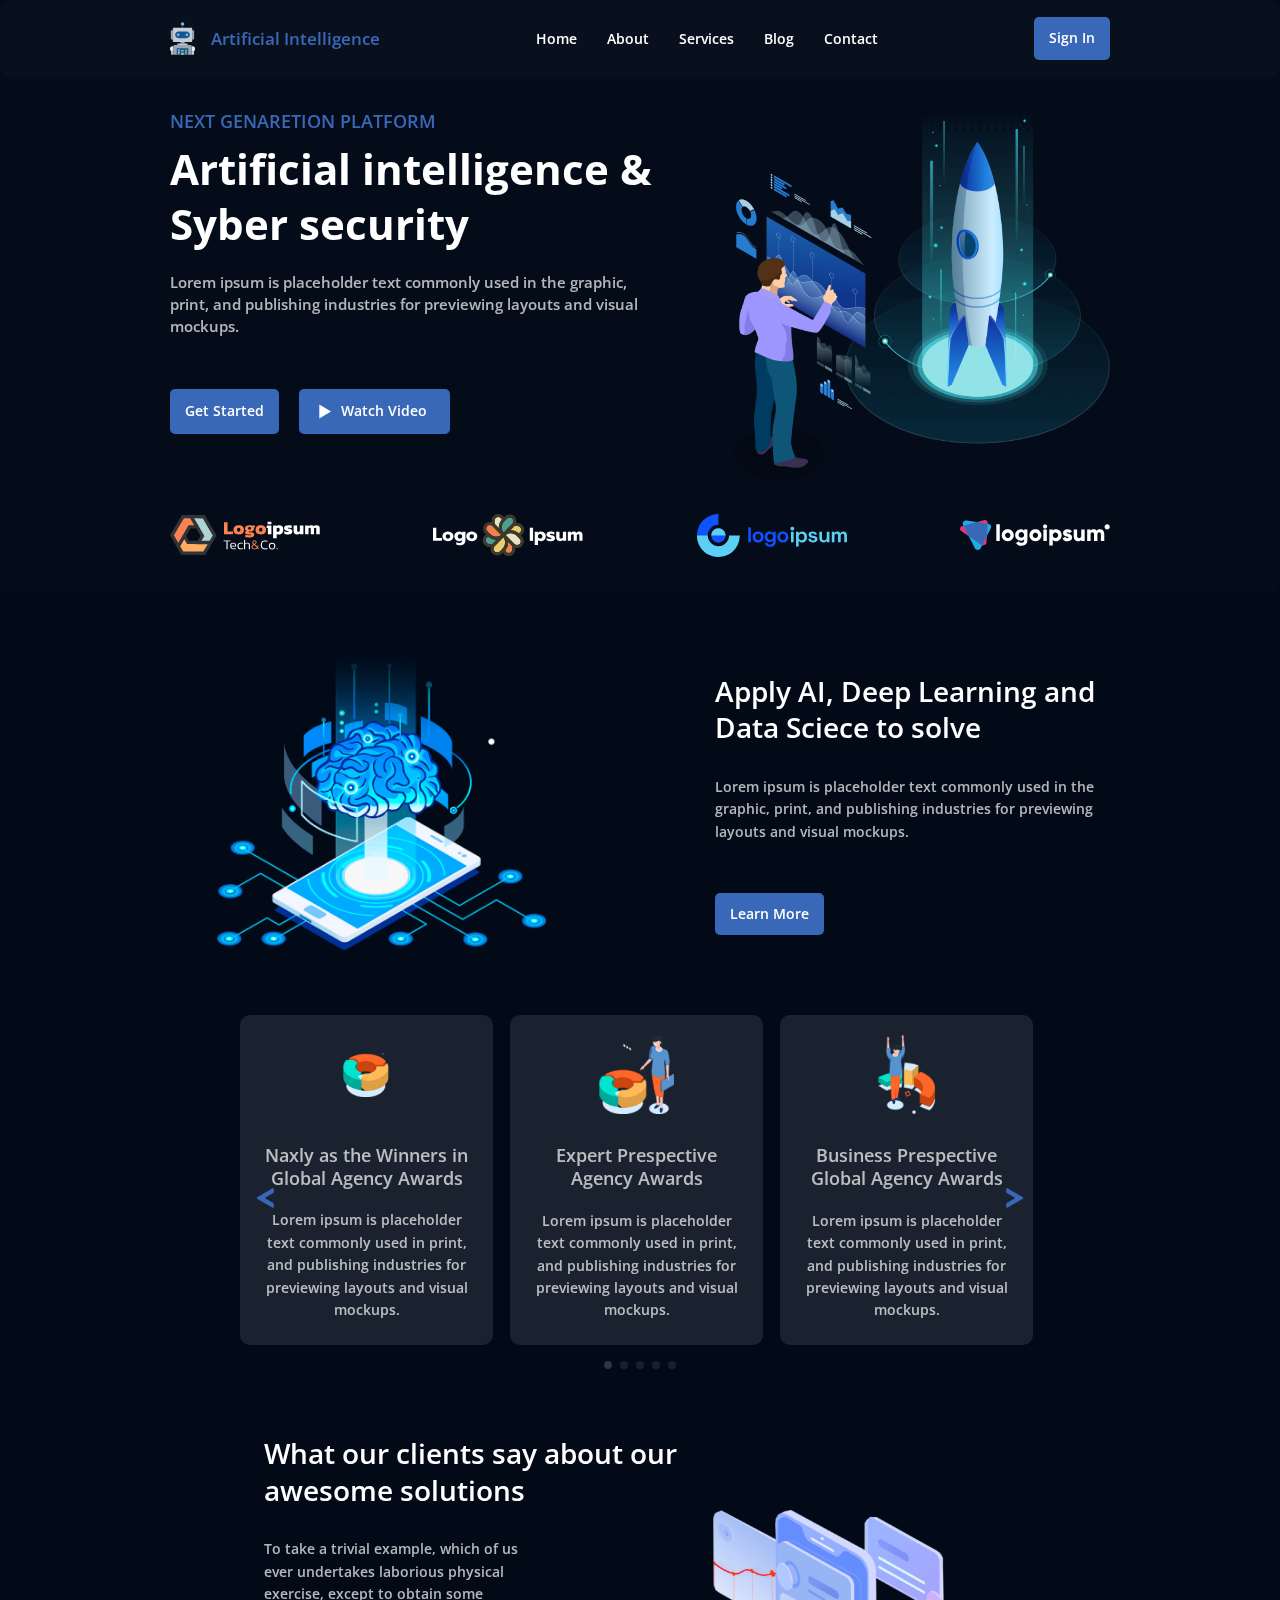
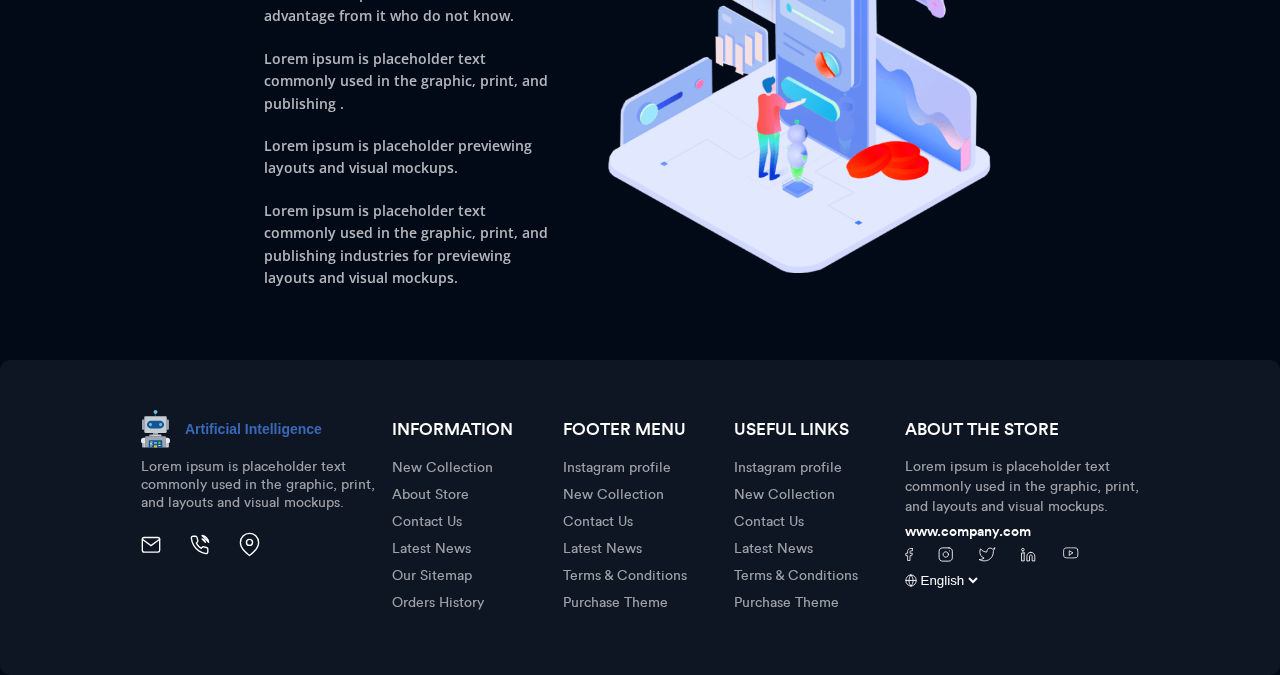
==== commit 406fd752: "Correct nav bar" ====
--- a/index.html
+++ b/index.html
@@ -194,9 +194,7 @@
               >
             </li>
             <li class="navigation__list-item">
-              <a href="#!" class="navigation__list-link"
-                ><span>Services</span></a
-              >
+              <a href="#!" class="navigation__list-link"><span>Blog</span></a>
             </li>
             <li class="navigation__list-item">
               <a href="#contacts" class="navigation__list-link"
--- a/sourse/css/style.css
+++ b/sourse/css/style.css
@@ -200,7 +200,7 @@
 }
 
 .menu__button span {
-  height: 2px;
+  height: 4px;
   display: block;
   overflow: hidden;
   text-indent: 100%;
@@ -215,7 +215,7 @@
   left: 0;
   content: '';
   width: 20px;
-  height: 2px;
+  height: 4px;
   background-color: #3a68b8;
   border-radius: 2px;
   position: absolute;
@@ -236,11 +236,11 @@
   background: rgba(255, 255, 255, 0);
 }
 .menu-open::before {
-  top: 9px;
+  top: 8px;
   transform: rotate(-45deg);
 }
 .menu-open::after {
-  bottom: 9px;
+  bottom: 8px;
   transform: rotate(45deg);
 }
 .menu-open::before,
@@ -284,14 +284,14 @@
 .menu__button:hover::before,
 .menu__button:focus::before,
 .menu__button:active::before {
-  top: 10px;
+  top: 8px;
   left: -3px;
   transform: rotate(45deg);
 }
 .menu__button:hover::after,
 .menu__button:focus::after,
 .menu__button:active::after {
-  left: 9px;
+  left: 8px;
   bottom: 8px;
   transform: rotate(-45deg);
 }
@@ -670,6 +670,10 @@
   background-size: contain;
 }
 
+.swiper-pagination {
+  z-index: 1;
+}
+
 .swiper-pagination-bullet {
   background-color: #2c3647;
   opacity: 0.5;
@@ -1484,7 +1488,8 @@
     z-index: -1;
     width: 100%;
     background: rgba(14, 34, 68, 0.9);
-    padding: 3em 0 2em;
+    padding: 0;
+    padding-bottom: 1em;
     position: absolute;
     transform: translateY(-100%);
     transition: transform 0.4s cubic-bezier(1, 0.5, 0, 1);
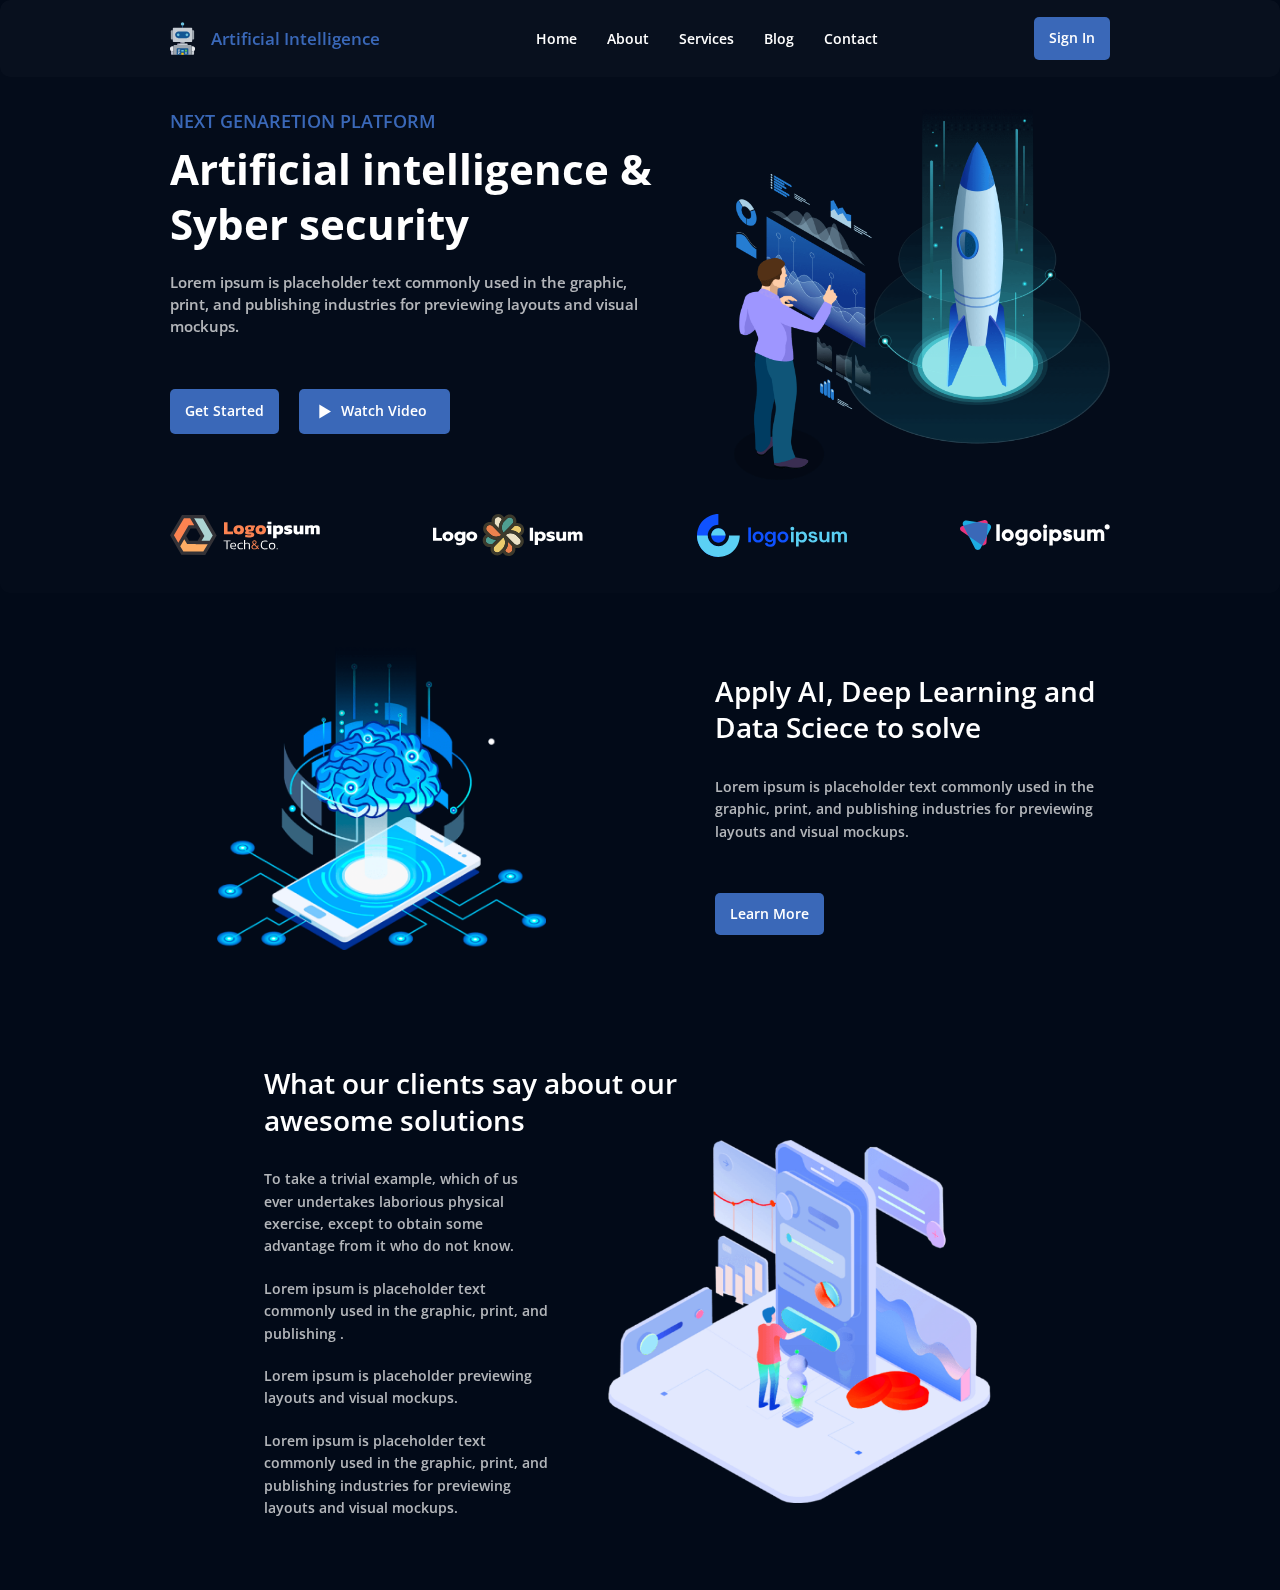
==== commit da88b184: "Adapted the markup to a resolution of 424px" ====
--- a/index.html
+++ b/index.html
@@ -227,7 +227,7 @@
               </p>
               <div class="hero__action">
                 <a href="https://codepen.io/" class="button hero__action-info"
-                  >Get Started</a
+                  ><span>Get Started</span></a
                 >
                 <button
                   type="button"
@@ -327,7 +327,7 @@
           </div>
         </div>
       </section>
-      <section class="feature">
+      <section class="feature visually-hidden">
         <div class="container-feature">
           <div class="feature__slider swiper">
             <ul class="slider-wrapper swiper-wrapper">
@@ -461,7 +461,7 @@
         </div>
       </section>
     </main>
-    <footer class="footer">
+    <footer class="footer visually-hidden">
       <div class="footer-container">
         <div class="footer-content">
           <div class="contacts" id="contacts">
--- a/sourse/css/style.css
+++ b/sourse/css/style.css
@@ -1442,7 +1442,7 @@
     line-height: 1.3em;
   }
   .container {
-    max-width: 767xp;
+    max-width: 767px;
     padding: 0 40px;
   }
   /* HEADER */
@@ -1581,6 +1581,126 @@
 }
 
 @media (max-width: 424px) {
+  .container {
+    padding: 0 10px;
+  }
+  .button {
+    display: flex;
+    justify-content: center;
+    align-items: center;
+    width: 120px;
+    height: 30px;
+    padding: 0;
+  }
+  /* NAVIGATION */
+
+  .header-container {
+    position: relative;
+  }
+
+  .navigation__logo-image {
+    width: 5vw;
+  }
+
+  .navigation__button {
+    display: none;
+  }
+
+  .menu__button {
+    right: 40px;
+  }
+
+  /* NAVIGATION END */
+
+  /* HERO */
+
+  .hero {
+    padding-bottom: 5vw;
+  }
+
+  .content-wrapper {
+    flex-direction: column;
+    align-items: center;
+    margin-bottom: 5vh;
+  }
+
+  .hero-content {
+    max-width: 350px;
+    margin: 0 auto;
+    align-items: center;
+  }
+
+  .hero__title {
+    font-size: 3em;
+    text-align: center;
+  }
+
+  .hero__subtitle {
+    margin-top: 10vh;
+    font-size: 1.5em;
+  }
+
+  .hero__text {
+    font-size: 1.3em;
+    line-height: 1.3em;
+    text-align: center;
+    margin-bottom: 5vh;
+  }
+
+  .hero__action {
+    margin-bottom: 5vh;
+  }
+
+  .hero__action span {
+    display: block;
+  }
+
+  .hero-image {
+    position: static;
+    width: 60vw;
+  }
+
+  .hero__sponsors {
+    display: grid;
+    grid-template-columns: 1fr 1fr;
+    gap: 2vw;
+    margin: 0 auto;
+    padding: 2vw;
+  }
+
+  .hero__sponsor-item {
+    text-align: center;
+    vertical-align: middle;
+  }
+
+  .hero__sponsor-item img {
+    width: 30vw;
+    height: auto;
+  }
+
+  /* HERO END */
+
+  /* LEARNING */
+
+  .learning {
+    padding: 6vw 0;
+  }
+
+  .learning-content {
+    flex-direction: column;
+  }
+
+  .learning__info-content {
+    max-width: 350px;
+    margin: 0 auto;
+  }
+
+  .learning__info-image {
+    position: static;
+  }
+
+  /* LEARNING END */
+
   /* FEATURES */
 
   .container-feature {
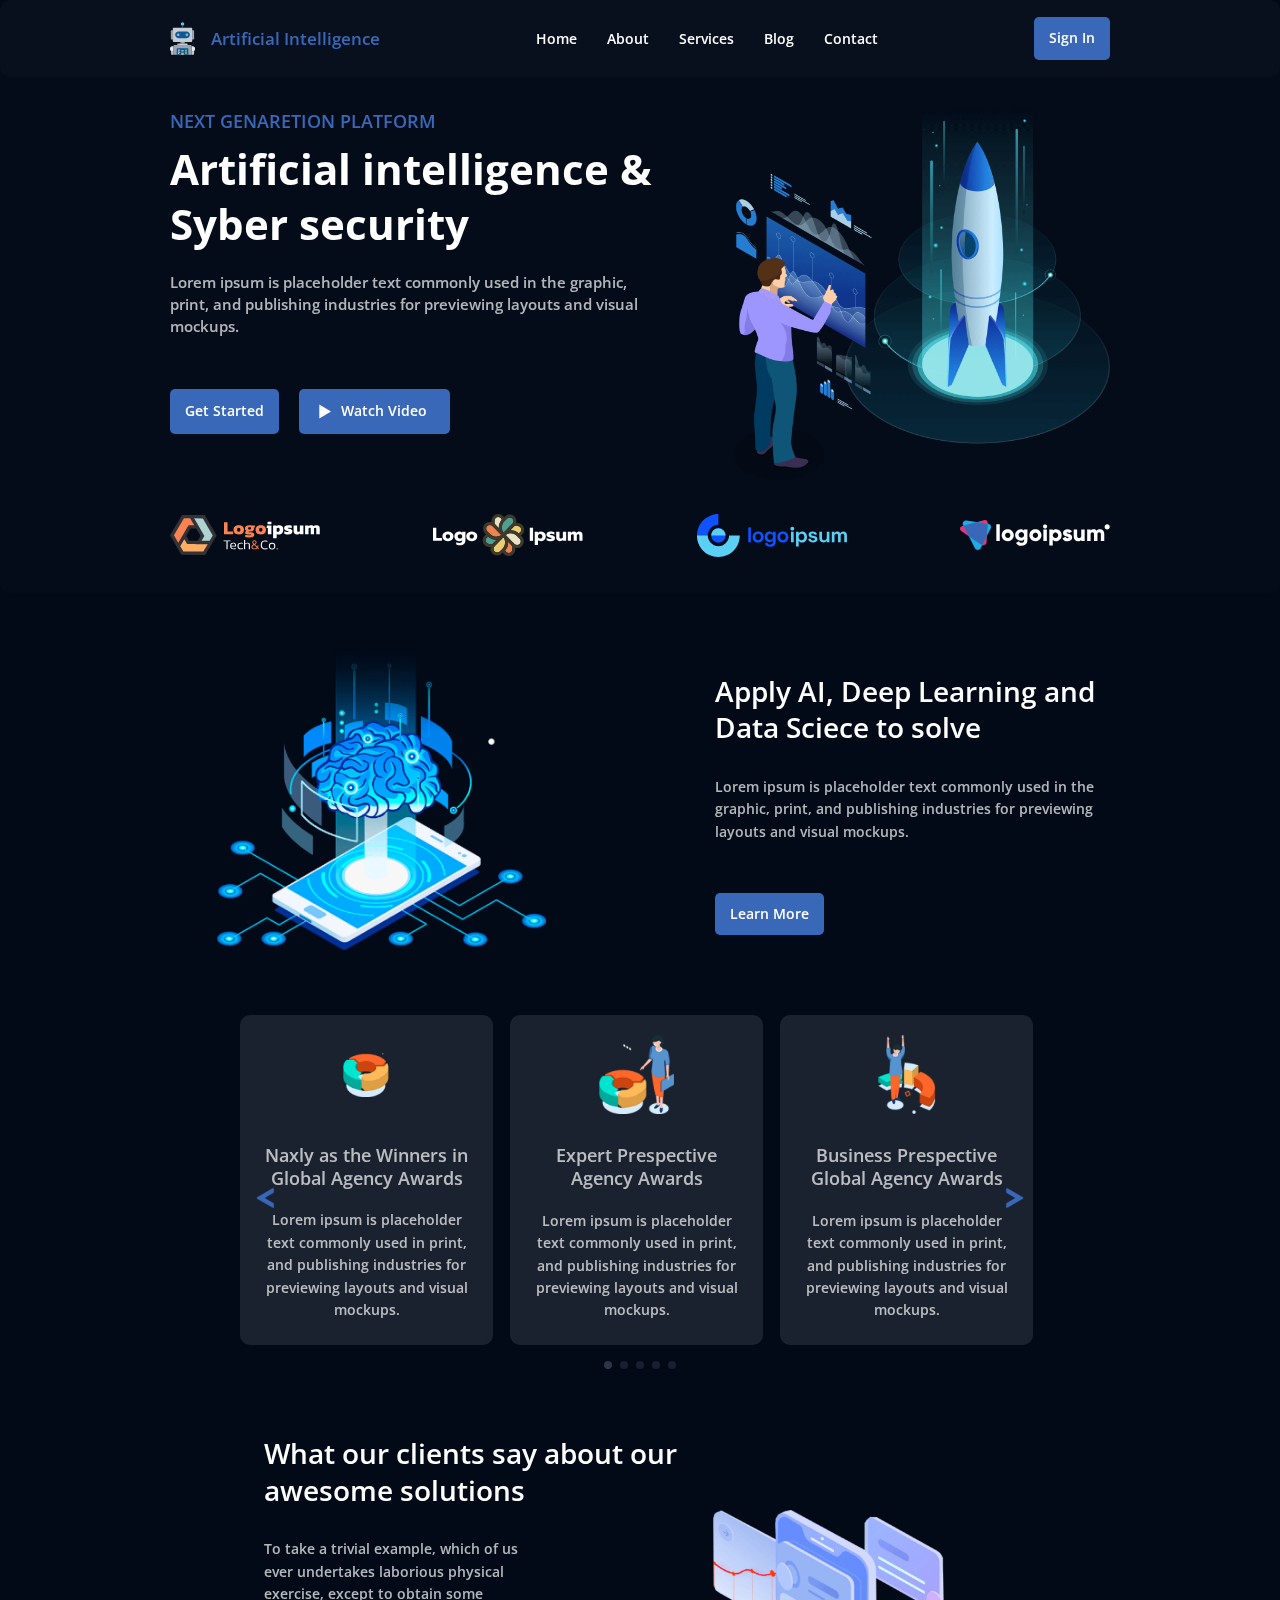
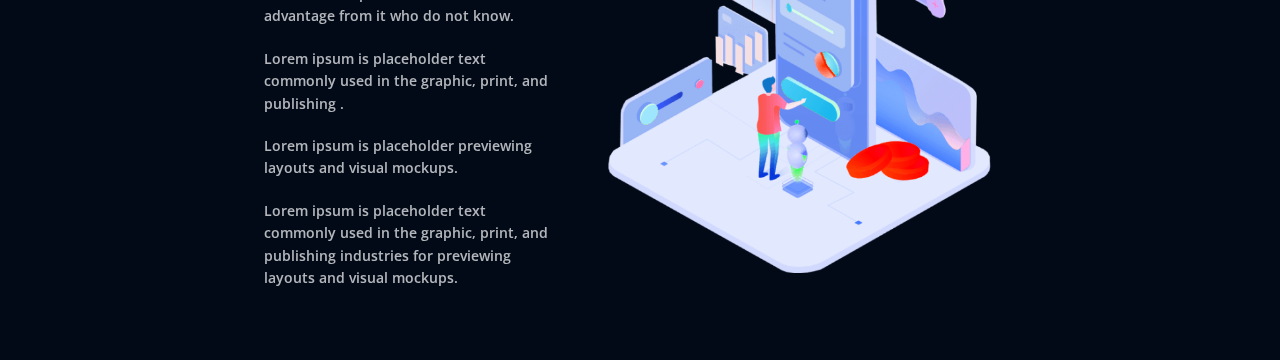
==== commit 94f97643: "Adapted the learning section to a resolution of 424px" ====
--- a/index.html
+++ b/index.html
@@ -327,7 +327,7 @@
           </div>
         </div>
       </section>
-      <section class="feature visually-hidden">
+      <section class="feature">
         <div class="container-feature">
           <div class="feature__slider swiper">
             <ul class="slider-wrapper swiper-wrapper">
--- a/sourse/css/style.css
+++ b/sourse/css/style.css
@@ -1688,11 +1688,31 @@
 
   .learning-content {
     flex-direction: column;
+    align-items: center;
   }
 
   .learning__info-content {
     max-width: 350px;
     margin: 0 auto;
+  }
+
+  .learning__description {
+    font-size: 1.3em;
+    line-height: 1.3em;
+    text-align: center;
+    margin-bottom: 5vh;
+  }
+
+  .learning__info {
+    margin: 0 auto;
+    margin-bottom: 5vw;
+  }
+
+  .learning__title {
+    font-size: 3em;
+    text-align: center;
+    margin-bottom: 20px;
+    font-weight: 700;
   }
 
   .learning__info-image {
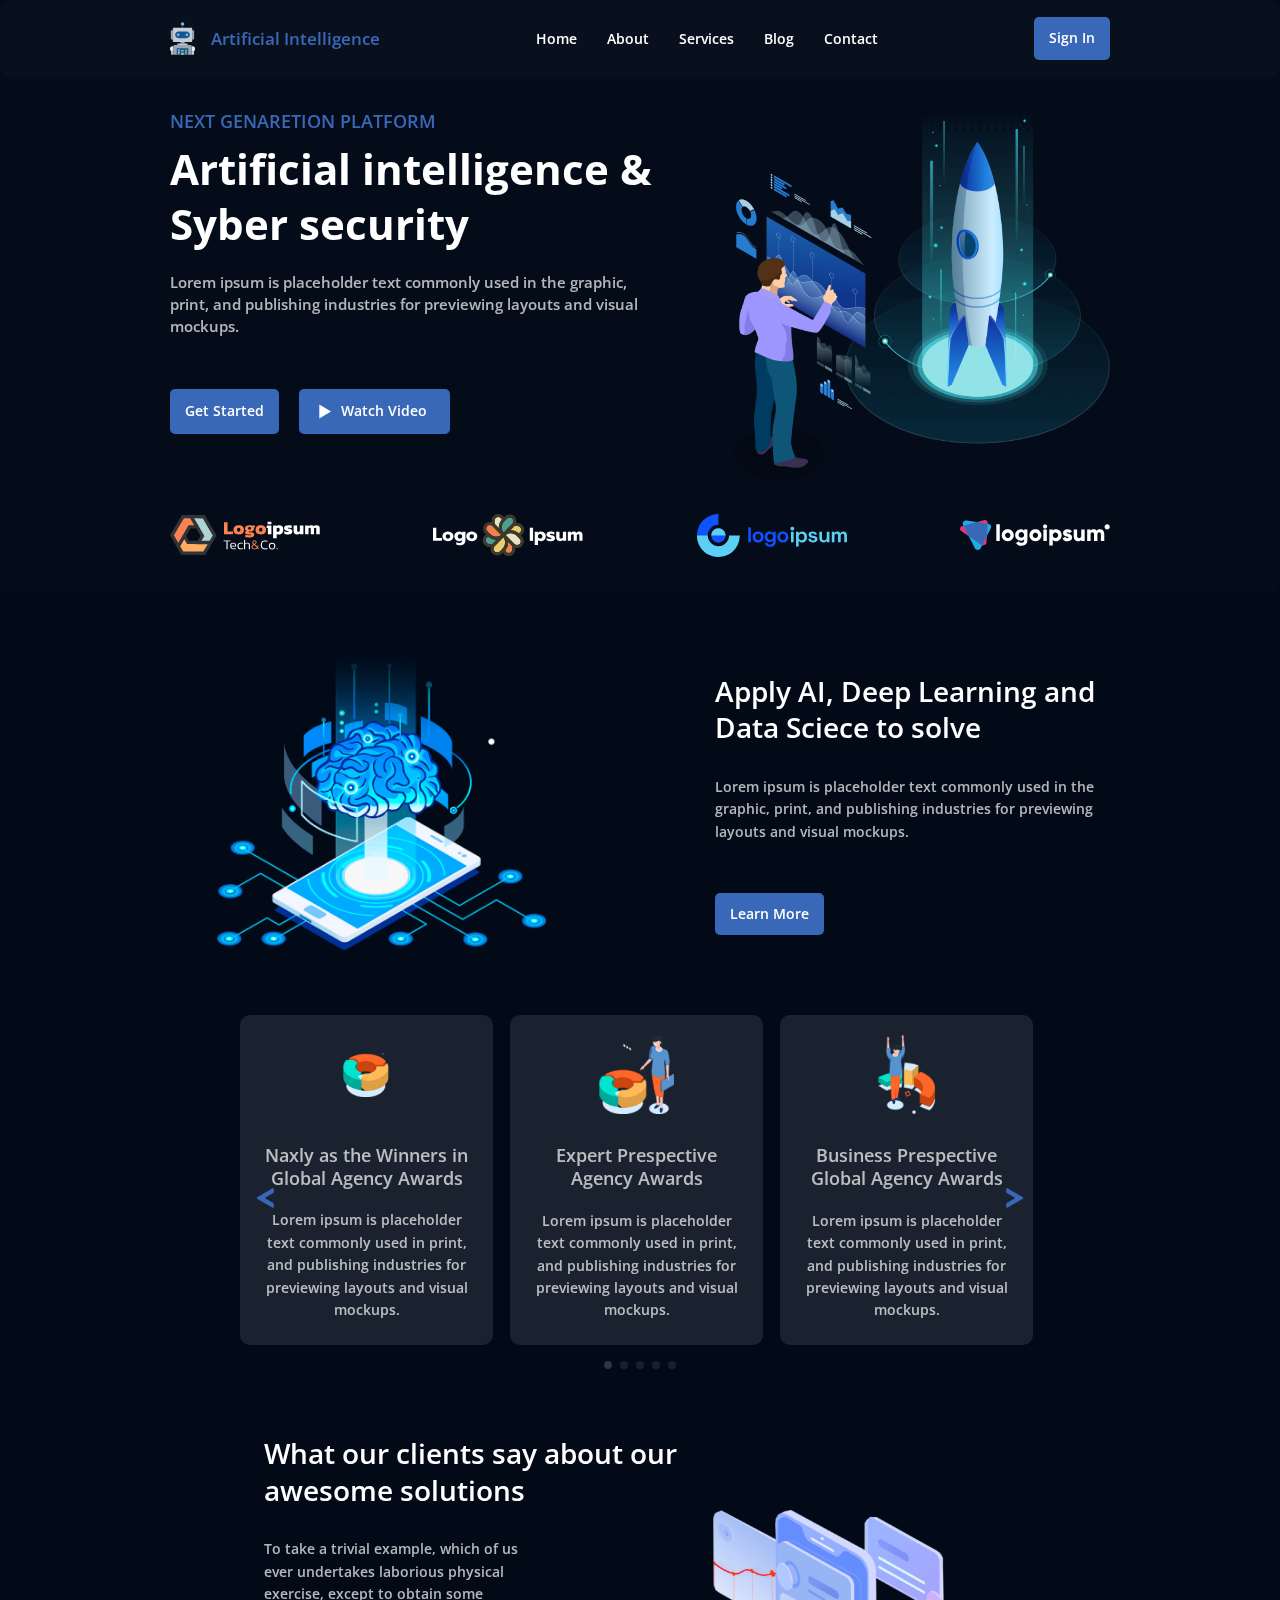
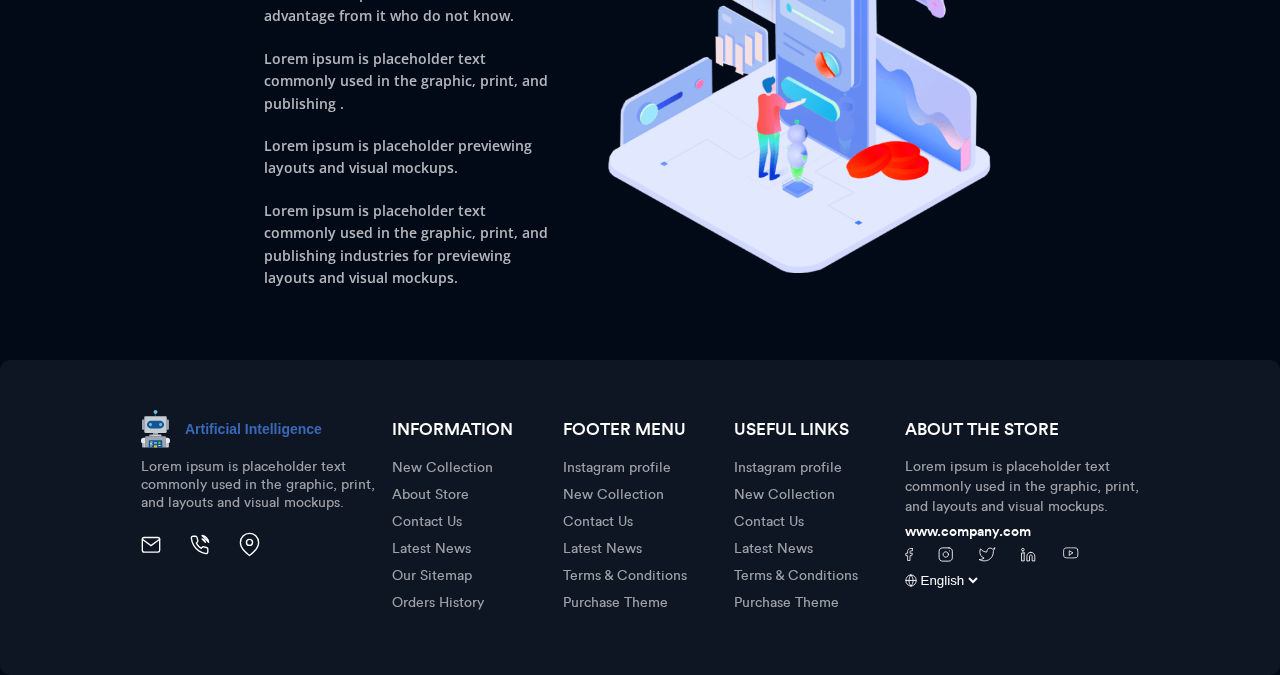
==== commit 4a1a3cf7: "Adapted to a resolution of 424px" ====
--- a/index.html
+++ b/index.html
@@ -461,7 +461,7 @@
         </div>
       </section>
     </main>
-    <footer class="footer visually-hidden">
+    <footer class="footer">
       <div class="footer-container">
         <div class="footer-content">
           <div class="contacts" id="contacts">
--- a/sourse/css/style.css
+++ b/sourse/css/style.css
@@ -1580,7 +1580,7 @@
   /* Features End */
 }
 
-@media (max-width: 424px) {
+@media (max-width: 425px) {
   .container {
     padding: 0 10px;
   }
@@ -1724,12 +1724,13 @@
   /* FEATURES */
 
   .container-feature {
-    max-width: 402px;
+    max-width: 300px;
     padding: 0 20px;
   }
 
   .slider-box {
-    width: 362px;
+    width: 260px;
+    height: 35vh;
   }
 
   .slide__image {
@@ -1761,4 +1762,128 @@
     right: -10px;
   }
   /* FEATURES END */
-}
+
+  /* ABOUT */
+
+  .about {
+    padding: 1vw 0;
+  }
+
+  .about__info {
+    display: flex;
+    flex-direction: column;
+    align-items: center;
+    max-width: 95%;
+    margin: 0 auto;
+    margin-bottom: 85%;
+  }
+
+  .about__title {
+    font-size: 3em;
+    text-align: center;
+    margin-bottom: 20px;
+    font-weight: 700;
+  }
+
+  .about__text {
+    max-width: 100%;
+    font-size: 1.3em;
+    line-height: 1.3em;
+    text-align: center;
+    margin-bottom: 1vh;
+  }
+
+  .about-content::after {
+    top: 90%;
+    left: 0;
+    width: 100%;
+    background-position: center;
+    background-size: 75%;
+  }
+  /* ABOUT END */
+
+  /* FOOTER */
+  .footer {
+    padding: 10px;
+  }
+  .footer-content {
+    flex-direction: column;
+    align-items: center;
+  }
+  .contacts {
+    max-width: 100%;
+    align-items: center;
+    margin: 0;
+  }
+  .company__link {
+    margin-bottom: 5vw;
+  }
+  .company__title {
+    font-size: 1.3em;
+  }
+  .company__logo {
+    width: 5vw;
+  }
+  .company__info {
+    max-width: 85vw;
+    font-size: 1.3em;
+    line-height: 1.5em;
+    text-align: center;
+    margin-bottom: 2vh;
+  }
+  .contacts-address {
+    display: flex;
+    justify-content: space-between;
+    align-items: center;
+    max-width: 50vw;
+    margin-bottom: 5vw;
+  }
+  .company__mail img,
+  .company__phone img,
+  .company__address img {
+    width: 5vw;
+    margin-right: 37px;
+  }
+
+  .company__address img {
+    margin: 0;
+  }
+  .services {
+    flex-direction: column;
+    align-items: center;
+  }
+
+  .services__store {
+    display: flex;
+    flex-direction: column;
+    align-items: center;
+    margin: 0 auto;
+    max-width: 90%;
+  }
+
+  .services__about {
+    text-align: center;
+    max-width: 200px;
+  }
+  .services__social {
+    width: 60vw;
+    margin-bottom: 2vw;
+  }
+  .services__social-link img {
+    width: 100%;
+  }
+  /* FOOTER END */
+}
+
+@media (max-width: 325px) {
+  /* FEATURE */
+  .container-feature {
+    max-width: 300px;
+    padding: 0 20px;
+  }
+
+  .slider-box {
+    width: 260px;
+    height: 100vw;
+  }
+}
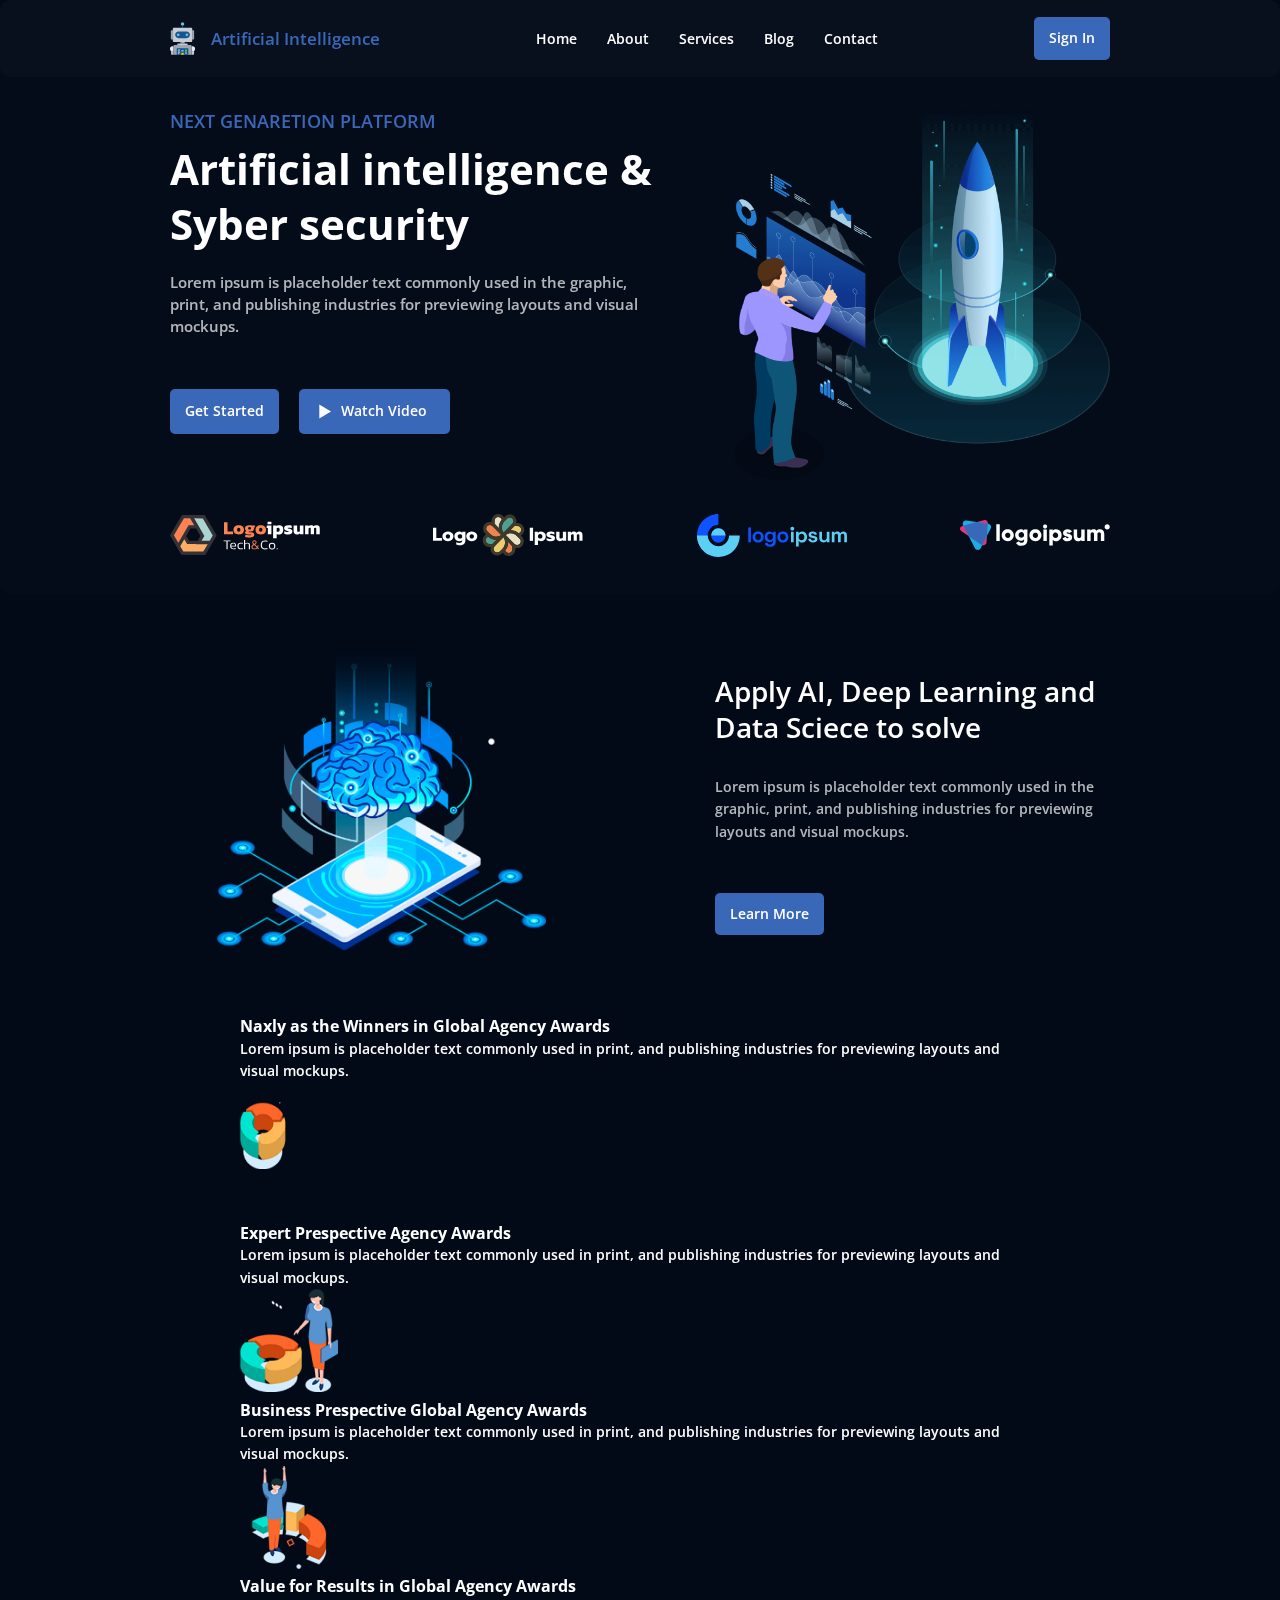
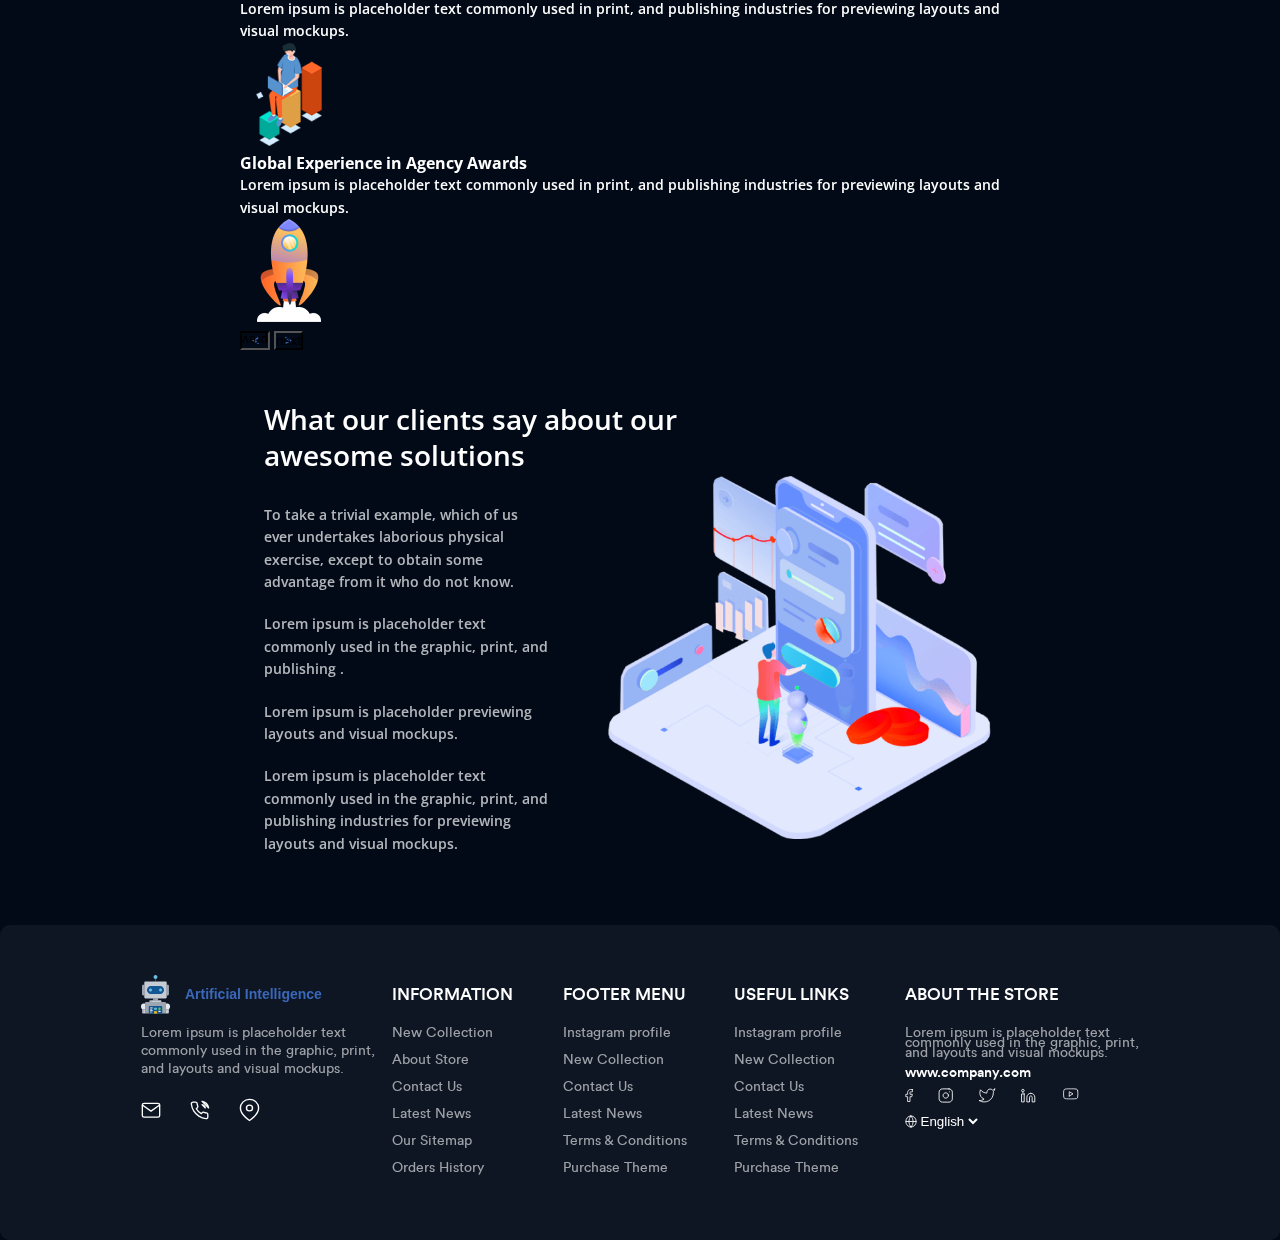
==== commit 7d571e99: "Update index.html" ====
--- a/index.html
+++ b/index.html
@@ -4,8 +4,7 @@
     <meta charset="UTF-8" />
     <meta http-equiv="X-UA-Compatible" content="IE=edge" />
     <meta name="viewport" content="width=device-width, initial-scale=1.0" />
-    <title>Тестируем нахуй</title>
-    <link rel="stylesheet" href="./sourse/css/swiper-bundle.min.css" />
+    <title>Artifical Itelliigence</title>
     <link rel="stylesheet" href="./sourse/css/style.css" />
   </head>
   <body>
@@ -181,25 +180,19 @@
           </a>
           <ul class="navigation__list">
             <li class="navigation__list-item">
-              <a href="#" class="navigation__list-link"><span>Home</span></a>
+              <a href="#" class="navigation__list-link">Home</a>
             </li>
             <li class="navigation__list-item">
-              <a href="#about" class="navigation__list-link"
-                ><span>About</span></a
-              >
+              <a href="#about" class="navigation__list-link">About</a>
             </li>
             <li class="navigation__list-item">
-              <a href="#services" class="navigation__list-link"
-                ><span>Services</span></a
-              >
+              <a href="#services" class="navigation__list-link">Services</a>
             </li>
             <li class="navigation__list-item">
-              <a href="#!" class="navigation__list-link"><span>Blog</span></a>
+              <a href="#!" class="navigation__list-link">Blog</a>
             </li>
             <li class="navigation__list-item">
-              <a href="#contacts" class="navigation__list-link"
-                ><span>Contact</span></a
-              >
+              <a href="#contacts" class="navigation__list-link">Contact</a>
             </li>
           </ul>
           <a
@@ -207,7 +200,13 @@
             class="navigation__button button autorisation"
             >Sign In</a
           >
-          <div class="menu__button"><span>Menu</span></div>
+          <button
+            type="button"
+            class="navigation__button button visually-hidden"
+            name="Sign in"
+          >
+            Sign In
+          </button>
         </nav>
       </div>
     </header>
@@ -227,7 +226,7 @@
               </p>
               <div class="hero__action">
                 <a href="https://codepen.io/" class="button hero__action-info"
-                  ><span>Get Started</span></a
+                  >Get Started</a
                 >
                 <button
                   type="button"
@@ -329,14 +328,14 @@
       </section>
       <section class="feature">
         <div class="container-feature">
-          <div class="feature__slider swiper">
-            <ul class="slider-wrapper swiper-wrapper">
-              <li class="slider__slide swiper-slide">
-                <div class="slider-box">
-                  <h3 class="slide_title">
+          <div class="wrapper-777">
+            <div class="feature-slider__wrapper">
+              <ul class="feature-slider">
+                <li class="feature-slider__slide">
+                  <h3 class="feature-slider__slide_title">
                     Naxly as the Winners in Global Agency Awards
                   </h3>
-                  <p class="slide__description">
+                  <p class="feature-slider__description">
                     Lorem ipsum is placeholder text commonly used in print, and
                     publishing industries for previewing layouts and visual
                     mockups.
@@ -344,16 +343,16 @@
                   <img
                     src="./sourse/img/png/feature-icon-arrow.png"
                     alt="Winners-image"
-                    class="slide__image icon-ass"
+                    class="feature-slider__image icon-ass"
                     width="73"
                     height="69"
                   />
-                </div>
-              </li>
-              <li class="slider__slide swiper-slide">
-                <div class="slider-box">
-                  <h3 class="slide_title">Expert Prespective Agency Awards</h3>
-                  <p class="slide__description">
+                </li>
+                <li class="feature-slider__slide">
+                  <h3 class="feature-slider__slide_title">
+                    Expert Prespective Agency Awards
+                  </h3>
+                  <p class="feature-slider__description">
                     Lorem ipsum is placeholder text commonly used in print, and
                     publishing industries for previewing layouts and visual
                     mockups.
@@ -361,18 +360,16 @@
                   <img
                     src="./sourse/img/png/feature-icon-woman.png"
                     alt="expert perspective image"
-                    class="slide__image"
+                    class="feature-slider__image"
                     width="98"
                     height="103"
                   />
-                </div>
-              </li>
-              <li class="slider__slide swiper-slide">
-                <div class="slider-box">
-                  <h3 class="slide_title">
+                </li>
+                <li class="feature-slider__slide">
+                  <h3 class="feature-slider__slide_title">
                     Business Prespective Global Agency Awards
                   </h3>
-                  <p class="slide__description">
+                  <p class="feature-slider__description">
                     Lorem ipsum is placeholder text commonly used in print, and
                     publishing industries for previewing layouts and visual
                     mockups.
@@ -380,18 +377,16 @@
                   <img
                     src="./sourse/img/png/feature-icon-half-circle-diagram.png"
                     alt="Business perspective image"
-                    class="slide__image"
+                    class="feature-slider__image"
                     width="98"
                     height="103"
                   />
-                </div>
-              </li>
-              <li class="slider__slide swiper-slide">
-                <div class="slider-box">
-                  <h3 class="slide_title">
+                </li>
+                <li class="feature-slider__slide">
+                  <h3 class="feature-slider__slide_title">
                     Value for Results in Global Agency Awards
                   </h3>
-                  <p class="slide__description">
+                  <p class="feature-slider__description">
                     Lorem ipsum is placeholder text commonly used in print, and
                     publishing industries for previewing layouts and visual
                     mockups.
@@ -399,18 +394,16 @@
                   <img
                     src="./sourse/img/png/feature-icon-histogram.png"
                     alt="Global awards image"
-                    class="slide__image"
+                    class="feature-slider__image"
                     width="98"
                     height="103"
                   />
-                </div>
-              </li>
-              <li class="slider__slide swiper-slide">
-                <div class="slider-box">
-                  <h3 class="slide_title">
+                </li>
+                <li class="feature-slider__slide">
+                  <h3 class="feature-slider__slide_title">
                     Global Experience in Agency Awards
                   </h3>
-                  <p class="slide__description">
+                  <p class="feature-slider__description">
                     Lorem ipsum is placeholder text commonly used in print, and
                     publishing industries for previewing layouts and visual
                     mockups.
@@ -418,17 +411,39 @@
                   <img
                     src="./sourse/img/png/feature-icon-rocket.png"
                     alt="Global awards image"
-                    class="slide__image"
+                    class="feature-slider__image"
                     width="98"
                     height="103"
                   />
-                </div>
-              </li>
-            </ul>
-            <div class="swiper-button-next slider__button button-next"></div>
-            <div class="swiper-button-prev slider__button button-prev"></div>
-            <div class="swiper-pagination"></div>
+                </li>
+              </ul>
+              <div class="feature-slider__dots visually-hidden">
+                <div class="slider-dot"></div>
+                <div class="slider-dot slider-dot-active"></div>
+                <div class="slider-dot"></div>
+              </div>
+            </div>
+            <button type="button" class="feature-slider__button button-prev">
+              prev
+            </button>
+            <button type="button" class="feature-slider__button button-next">
+              next
+            </button>
           </div>
+
+          <template id="feature-slide-template">
+            <li class="feature-slider__slide">
+              <h3 class="feature-slider__slide_title"></h3>
+              <p class="feature-slider__description"></p>
+              <img
+                src=""
+                alt="image"
+                class="feature-slider__image"
+                width=""
+                height=""
+              />
+            </li>
+          </template>
         </div>
       </section>
       <section class="about" id="about">
@@ -577,14 +592,12 @@
             </li>
             <li class="services__info">
               <ul class="services__list services__store">
-                <li class="services__item--title about-title">
+                <li class="services__item--title">
                   <h4 class="services__item--title--h4">ABOUT THE STORE</h4>
                 </li>
                 <li class="services__item services__about">
-                  <p class="services__about--desk">
-                    Lorem ipsum is placeholder text commonly used in the
-                    graphic, print, and layouts and visual mockups.
-                  </p>
+                  Lorem ipsum is placeholder text commonly used in the graphic,
+                  print, and layouts and visual mockups.
                 </li>
                 <li class="services__item store__link">
                   <a href="https://www.company.com">www.company.com</a>
@@ -662,10 +675,8 @@
       </div>
     </footer>
     <script src="./sourse/js/Nav-Bar.js"></script>
-    <script src="./sourse/js/burger-menu-script.js"></script>
     <script src="./sourse/js/new-video-modal.js"></script>
     <script src="./sourse/js/learning-info-modal.js"></script>
-    <script src="./sourse/js/swiper-bundle.min.js"></script>
-    <script src="./sourse/js/init-slide.js"></script>
+    <script src="./sourse/js/slider.js"></script>
   </body>
 </html>
--- a/sourse/css/style.css
+++ b/sourse/css/style.css
@@ -1717,6 +1717,7 @@
 
   .learning__info-image {
     position: static;
+    width: 75vw;
   }
 
   /* LEARNING END */
@@ -1884,6 +1885,6 @@
 
   .slider-box {
     width: 260px;
-    height: 100vw;
-  }
-}
+    height: 315px;
+  }
+}
